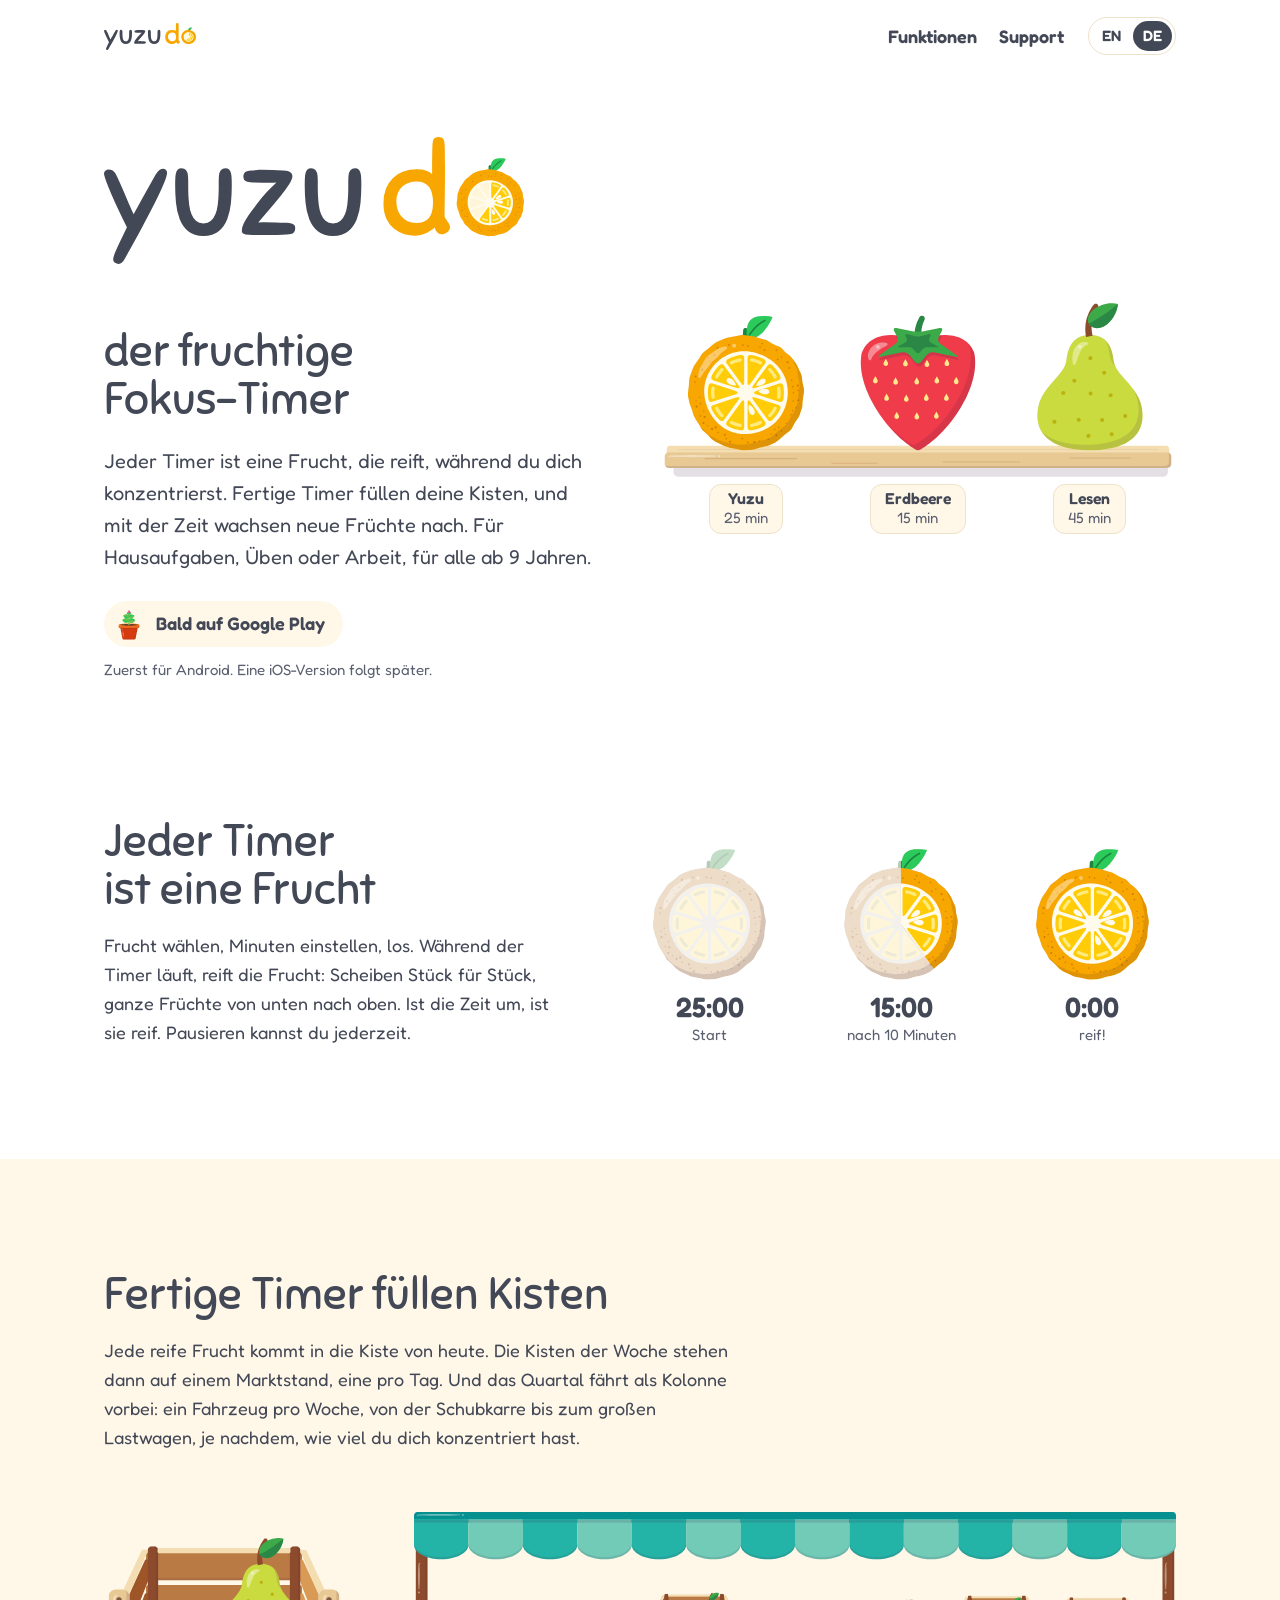
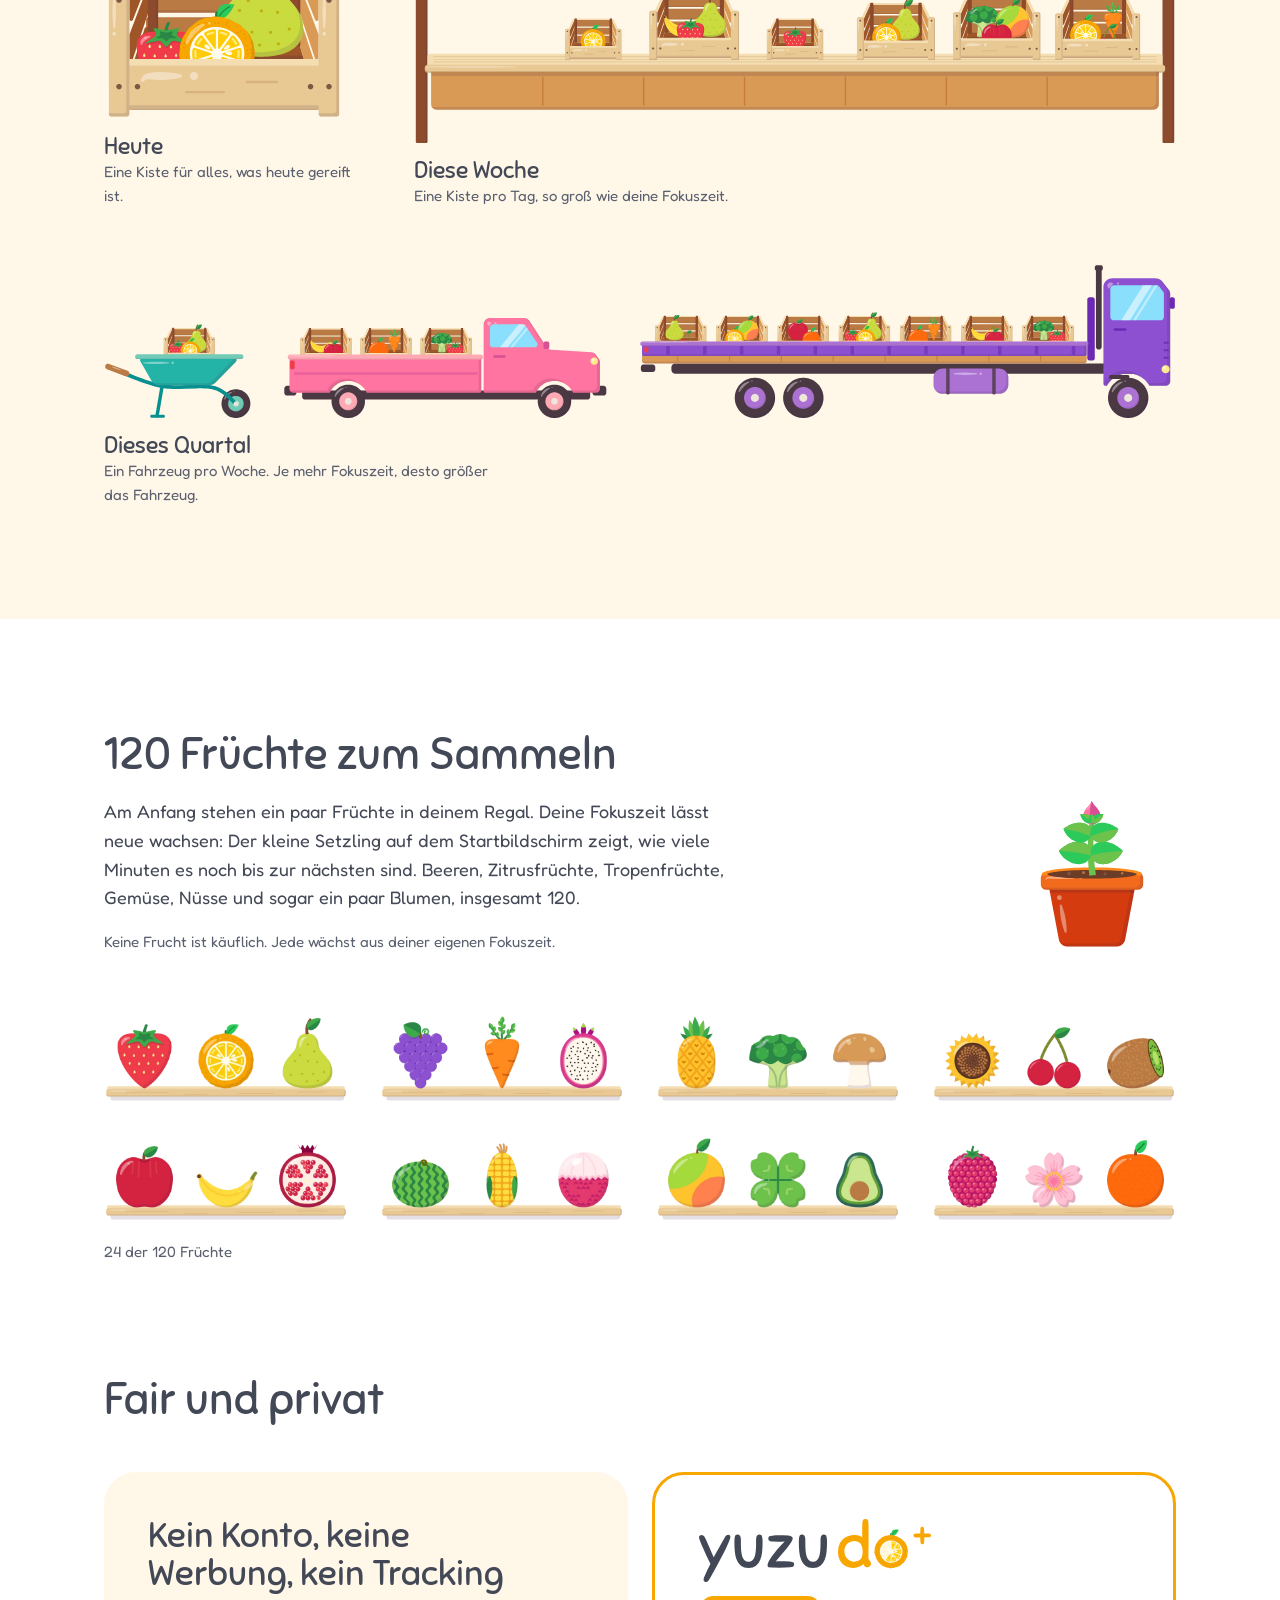
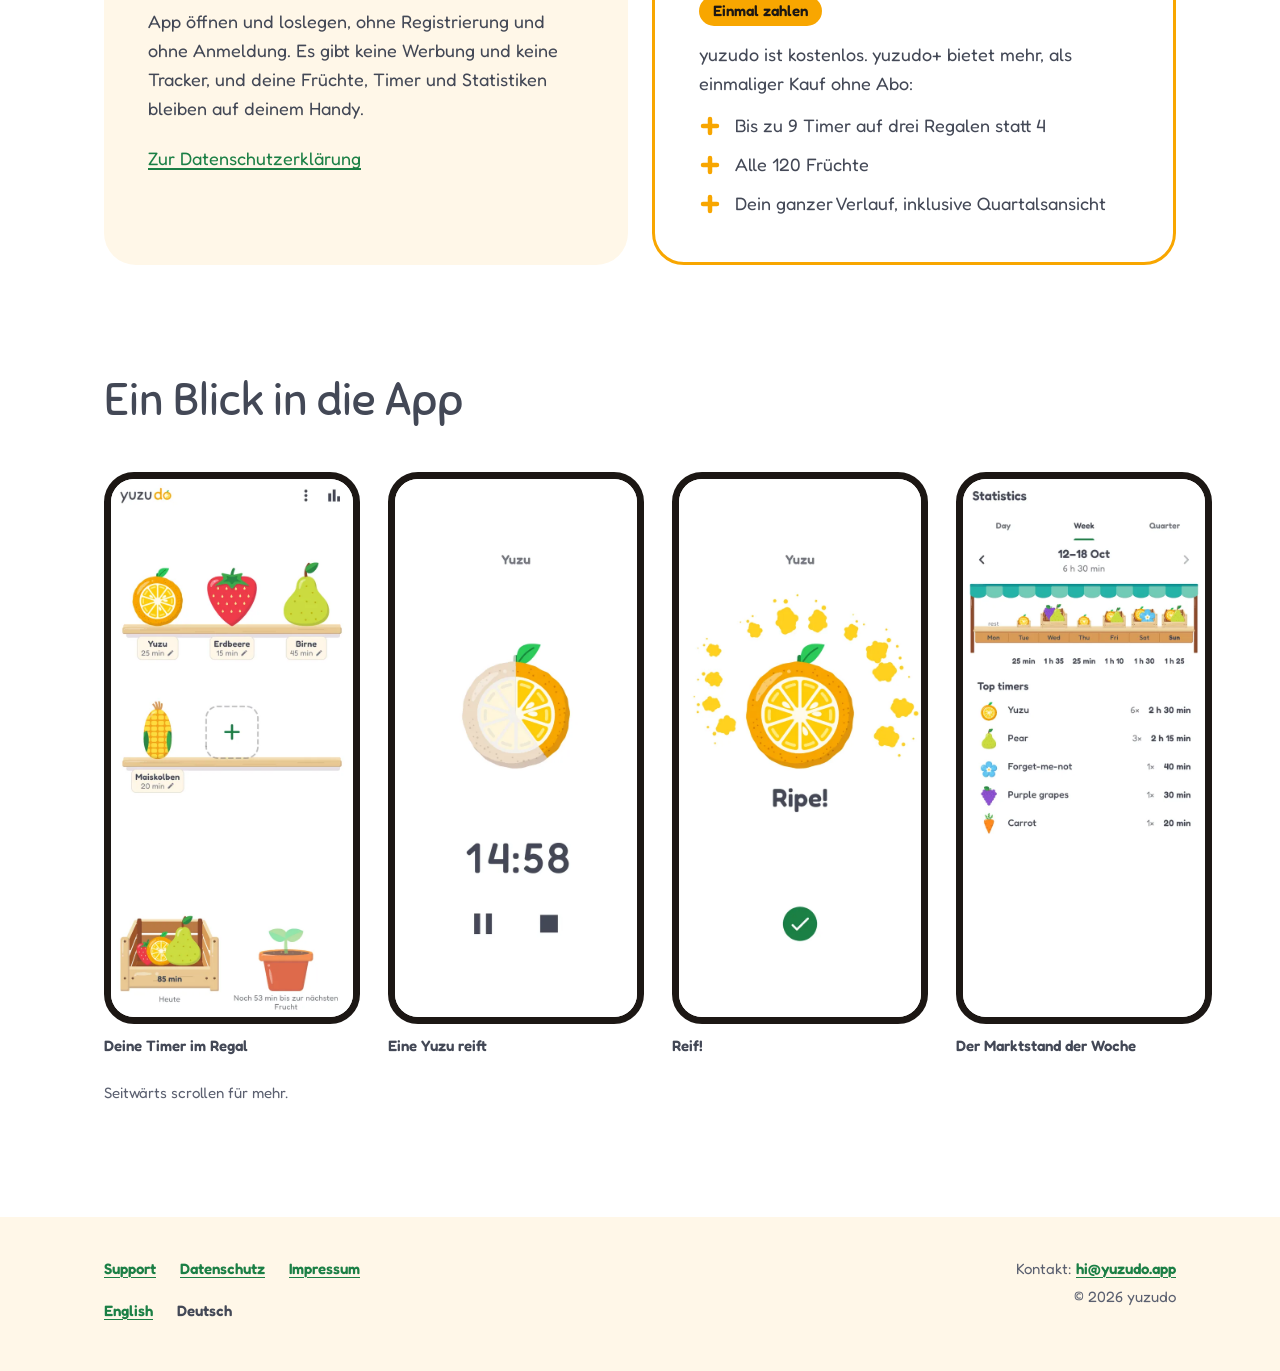
==== de/index.html @ 2c6a19ec "yuzudo.app website: home, support, privacy, imprint (EN/DE) Plain HTML/CSS for GitHub Pages at yuzud" ====
<!doctype html>
<html lang="de">
<head>
<meta charset="utf-8">
<meta name="viewport" content="width=device-width, initial-scale=1">
<title>yuzudo – der fruchtige Fokus-Timer</title>
<meta name="description" content="yuzudo ist der fruchtige Fokus-Timer für Android: Jeder Timer ist eine Frucht, die reift, während du dich konzentrierst. Kein Konto, keine Werbung, kein Tracking. Bald auf Google Play.">
<meta name="color-scheme" content="light dark">
<meta name="theme-color" content="#FFFFFF" media="(prefers-color-scheme: light)">
<meta name="theme-color" content="#1C1714" media="(prefers-color-scheme: dark)">
<link rel="canonical" href="https://yuzudo.app/de/">
<link rel="alternate" hreflang="en" href="https://yuzudo.app/">
<link rel="alternate" hreflang="de" href="https://yuzudo.app/de/">
<link rel="alternate" hreflang="x-default" href="https://yuzudo.app/">
<link rel="preload" href="/fonts/sniglet/sniglet-regular.woff2" as="font" type="font/woff2" crossorigin>
<link rel="preload" href="/fonts/fredoka/fredoka-latin-400-normal.woff2" as="font" type="font/woff2" crossorigin>
<link rel="stylesheet" href="/css/site.css">
<link rel="icon" href="/favicon.ico" sizes="48x48">
<link rel="icon" href="/favicon.svg" type="image/svg+xml">
<link rel="apple-touch-icon" href="/apple-touch-icon.png">
<link rel="manifest" href="/site.webmanifest">
<meta property="og:type" content="website">
<meta property="og:site_name" content="yuzudo">
<meta property="og:title" content="yuzudo – der fruchtige Fokus-Timer">
<meta property="og:description" content="yuzudo ist der fruchtige Fokus-Timer für Android: Jeder Timer ist eine Frucht, die reift, während du dich konzentrierst. Kein Konto, keine Werbung, kein Tracking. Bald auf Google Play.">
<meta property="og:url" content="https://yuzudo.app/de/">
<meta property="og:image" content="https://yuzudo.app/og.png">
<meta property="og:image:width" content="1200">
<meta property="og:image:height" content="630">
<meta property="og:image:alt" content="yuzudo-Schriftzug auf Blau: the fruity focus timer">
<meta property="og:locale" content="de_CH">
<meta property="og:locale:alternate" content="en_GB">
<meta name="twitter:card" content="summary_large_image">
</head>
<body>
<a class="skip-link" href="#main">Zum Inhalt springen</a>
<header class="site-header">
<div class="wrap">
<a class="brand" href="/de/"><picture><source media="(prefers-color-scheme: dark)" srcset="/img/brand/yuzudo-wordmark-b.svg"><img src="/img/brand/yuzudo-wordmark-a.svg" alt="yuzudo, Startseite" width="3264" height="985"></picture></a>
<nav class="nav-main" aria-label="Hauptmenü">
<ul>
<li><a href="/de/#funktionen">Funktionen</a></li>
<li><a href="/de/support/">Support</a></li>
</ul>
</nav>
<nav class="lang" aria-label="Sprache">
<a href="/" hreflang="en" lang="en"><span aria-hidden="true">EN</span><span class="vh">English</span></a>
<a href="/de/" hreflang="de" lang="de" aria-current="true"><span aria-hidden="true">DE</span><span class="vh">Deutsch</span></a>
</nav>
</div>
</header>
<main id="main" tabindex="-1">
<section class="hero" aria-labelledby="hero-title">
<div class="wrap">
<div class="hero-text">
<h1 id="hero-title"><picture><source media="(prefers-color-scheme: dark)" srcset="/img/brand/yuzudo-wordmark-b.svg"><img src="/img/brand/yuzudo-wordmark-a.svg" alt="yuzudo" width="3264" height="985"></picture><span class="tagline">der fruchtige Fokus-Timer</span></h1>
<p class="intro">Jeder Timer ist eine Frucht, die reift, während du dich konzentrierst. Fertige Timer füllen deine Kisten, und mit der Zeit wachsen neue Früchte nach. Für Hausaufgaben, Üben oder Arbeit, für alle ab 9 Jahren.</p>
<p class="soon"><img src="/img/art/sprout.svg" alt="" width="512" height="512">Bald auf Google Play</p>
<p class="soon-note">Zuerst für Android. Eine iOS-Version folgt später.</p>
</div>
<figure class="shelf" role="img" aria-label="Drei Timer auf einem Holzregal, die gerade reifen: eine Yuzu (25 min), eine Erdbeere (15 min) und eine Birne mit dem Namen Lesen (45 min).">
<div class="shelf-fruits"><div class="fruit fruit--radial" style="--delay:0.5s"><img class="unripe" src="/img/fruits/yz_unripe.svg" alt="" width="512" height="512"><img class="ripe" src="/img/fruits/yz.svg" alt="" width="512" height="512"></div><div class="fruit fruit--fill" style="--delay:0.2s"><img class="unripe" src="/img/fruits/sb_unripe.svg" alt="" width="512" height="512"><img class="ripe" src="/img/fruits/sb.svg" alt="" width="512" height="512"></div><div class="fruit fruit--fill" style="--delay:0.8s"><img class="unripe" src="/img/fruits/pe_unripe.svg" alt="" width="512" height="512"><img class="ripe" src="/img/fruits/pe.svg" alt="" width="512" height="512"></div></div>
<img class="shelf-plank" src="/img/art/shelf.svg" alt="" width="1536" height="98">
<div class="shelf-labels" aria-hidden="true"><span class="chip"><b>Yuzu</b><span>25 min</span></span><span class="chip"><b>Erdbeere</b><span>15 min</span></span><span class="chip"><b>Lesen</b><span>45 min</span></span></div>
</figure>
</div>
</section>

<div id="funktionen">
<section class="feature" aria-labelledby="f-ripen">
<div class="wrap split">
<div class="feature-text">
<h2 id="f-ripen">Jeder Timer ist eine Frucht</h2>
<p>Frucht wählen, Minuten einstellen, los. Während der Timer läuft, reift die Frucht: Scheiben Stück für Stück, ganze Früchte von unten nach oben. Ist die Zeit um, ist sie reif. Pausieren kannst du jederzeit.</p>
</div>
<ol class="ripen-steps" aria-label="Ein 25-Minuten-Timer mit Yuzu, vom Start bis reif"><li><img src="/img/fruits/yz_unripe.svg" alt="Unreife Yuzu zu Beginn des Timers" width="512" height="512" loading="lazy"><span class="t">25:00</span><span class="s">Start</span></li><li><img src="/img/fruits/yz_40.svg" alt="Yuzu, vier von zehn Schnitzen sind reif" width="512" height="512" loading="lazy"><span class="t">15:00</span><span class="s">nach 10 Minuten</span></li><li><img src="/img/fruits/yz.svg" alt="Reife Yuzu" width="512" height="512" loading="lazy"><span class="t">0:00</span><span class="s">reif!</span></li></ol>
</div>
</section>

<section class="feature band" aria-labelledby="f-crates">
<div class="wrap">
<div class="feature-text">
<h2 id="f-crates">Fertige Timer füllen Kisten</h2>
<p>Jede reife Frucht kommt in die Kiste von heute. Die Kisten der Woche stehen dann auf einem Marktstand, eine pro Tag. Und das Quartal fährt als Kolonne vorbei: ein Fahrzeug pro Woche, von der Schubkarre bis zum großen Lastwagen, je nachdem, wie viel du dich konzentriert hast.</p>
</div>
<div class="market">
<figure class="market-day"><img src="/img/art/crate-today.svg" alt="Eine Holzkiste mit einer Erdbeere, einer Yuzu und einer Birne." width="208" height="184" loading="lazy"><figcaption><b>Heute</b>Eine Kiste für alles, was heute gereift ist.</figcaption></figure>
<figure class="market-week"><img src="/img/art/stall-week.svg" alt="Ein Marktstand mit Obstkisten für sechs Tage der Woche. Größere Kisten stehen für mehr Fokuszeit, ein Tag hat keine Kiste." width="1692" height="513" loading="lazy"><figcaption><b>Diese Woche</b>Eine Kiste pro Tag, so groß wie deine Fokuszeit.</figcaption></figure>
<figure class="market-quarter"><picture><source media="(max-width: 40rem)" srcset="/img/art/convoy-stacked.svg" width="1864" height="1017"><img src="/img/art/convoy.svg" alt="Eine Schubkarre mit einer Kiste, ein rosa Pick-up mit drei Kisten und ein violetter Lastwagen mit sieben Kisten, alle voller Obst." width="3722" height="536" loading="lazy"></picture><figcaption><b>Dieses Quartal</b>Ein Fahrzeug pro Woche. Je mehr Fokuszeit, desto größer das Fahrzeug.</figcaption></figure>
</div>
</div>
</section>

<section class="feature" aria-labelledby="f-collect">
<div class="wrap">
<div class="collect-head">
<div class="feature-text">
<h2 id="f-collect">120 Früchte zum Sammeln</h2>
<p>Am Anfang stehen ein paar Früchte in deinem Regal. Deine Fokuszeit lässt neue wachsen: Der kleine Setzling auf dem Startbildschirm zeigt, wie viele Minuten es noch bis zur nächsten sind. Beeren, Zitrusfrüchte, Tropenfrüchte, Gemüse, Nüsse und sogar ein paar Blumen, insgesamt 120.</p>
<p class="aside">Keine Frucht ist käuflich. Jede wächst aus deiner eigenen Fokuszeit.</p>
</div>
<img class="sprout" src="/img/art/sprout.svg" alt="" width="512" height="512" loading="lazy">
</div>
<figure class="collection">
<ul class="shelves">
<li class="mini-shelf"><ul><li><img src="/img/fruits/grid/sb.webp" alt="Erdbeere" width="240" height="240" loading="lazy"></li><li><img src="/img/fruits/grid/yz.webp" alt="Yuzu" width="240" height="240" loading="lazy"></li><li><img src="/img/fruits/grid/pe.webp" alt="Birne" width="240" height="240" loading="lazy"></li></ul><img src="/img/art/shelf.svg" alt="" width="1536" height="98" loading="lazy"></li>
<li class="mini-shelf"><ul><li><img src="/img/fruits/grid/gp.webp" alt="Blaue Trauben" width="240" height="240" loading="lazy"></li><li><img src="/img/fruits/grid/ca.webp" alt="Karotte" width="240" height="240" loading="lazy"></li><li><img src="/img/fruits/grid/df.webp" alt="Drachenfrucht" width="240" height="240" loading="lazy"></li></ul><img src="/img/art/shelf.svg" alt="" width="1536" height="98" loading="lazy"></li>
<li class="mini-shelf"><ul><li><img src="/img/fruits/grid/pa.webp" alt="Ananas" width="240" height="240" loading="lazy"></li><li><img src="/img/fruits/grid/br.webp" alt="Brokkoli" width="240" height="240" loading="lazy"></li><li><img src="/img/fruits/grid/mu.webp" alt="Champignon" width="240" height="240" loading="lazy"></li></ul><img src="/img/art/shelf.svg" alt="" width="1536" height="98" loading="lazy"></li>
<li class="mini-shelf"><ul><li><img src="/img/fruits/grid/su.webp" alt="Sonnenblume" width="240" height="240" loading="lazy"></li><li><img src="/img/fruits/grid/ch.webp" alt="Kirschen" width="240" height="240" loading="lazy"></li><li><img src="/img/fruits/grid/kw.webp" alt="Kiwi" width="240" height="240" loading="lazy"></li></ul><img src="/img/art/shelf.svg" alt="" width="1536" height="98" loading="lazy"></li>
<li class="mini-shelf"><ul><li><img src="/img/fruits/grid/ra.webp" alt="Roter Apfel" width="240" height="240" loading="lazy"></li><li><img src="/img/fruits/grid/ba.webp" alt="Banane" width="240" height="240" loading="lazy"></li><li><img src="/img/fruits/grid/pg.webp" alt="Granatapfel" width="240" height="240" loading="lazy"></li></ul><img src="/img/art/shelf.svg" alt="" width="1536" height="98" loading="lazy"></li>
<li class="mini-shelf"><ul><li><img src="/img/fruits/grid/wm.webp" alt="Wassermelone" width="240" height="240" loading="lazy"></li><li><img src="/img/fruits/grid/cn.webp" alt="Maiskolben" width="240" height="240" loading="lazy"></li><li><img src="/img/fruits/grid/ly.webp" alt="Litschi" width="240" height="240" loading="lazy"></li></ul><img src="/img/art/shelf.svg" alt="" width="1536" height="98" loading="lazy"></li>
<li class="mini-shelf"><ul><li><img src="/img/fruits/grid/mg.webp" alt="Mango" width="240" height="240" loading="lazy"></li><li><img src="/img/fruits/grid/cv.webp" alt="Vierblättriges Kleeblatt" width="240" height="240" loading="lazy"></li><li><img src="/img/fruits/grid/av.webp" alt="Avocado" width="240" height="240" loading="lazy"></li></ul><img src="/img/art/shelf.svg" alt="" width="1536" height="98" loading="lazy"></li>
<li class="mini-shelf"><ul><li><img src="/img/fruits/grid/rb.webp" alt="Himbeere" width="240" height="240" loading="lazy"></li><li><img src="/img/fruits/grid/sk.webp" alt="Kirschblüte" width="240" height="240" loading="lazy"></li><li><img src="/img/fruits/grid/or.webp" alt="Orange" width="240" height="240" loading="lazy"></li></ul><img src="/img/art/shelf.svg" alt="" width="1536" height="98" loading="lazy"></li>
</ul>
<figcaption>24 der 120 Früchte</figcaption>
</figure>
</div>
</section>

<section class="feature" aria-labelledby="f-fair">
<div class="wrap">
<h2 id="f-fair">Fair und privat</h2>
<div class="cards">
<article class="card" aria-labelledby="f-private">
<h3 id="f-private">Kein Konto, keine Werbung, kein Tracking</h3>
<p>App öffnen und loslegen, ohne Registrierung und ohne Anmeldung. Es gibt keine Werbung und keine Tracker, und deine Früchte, Timer und Statistiken bleiben auf deinem Handy.</p>
<p class="more"><a href="/de/datenschutz/">Zur Datenschutzerklärung</a></p>
</article>
<article class="card card--plus" aria-labelledby="f-plus">
<h3 id="f-plus"><picture><source media="(prefers-color-scheme: dark)" srcset="/img/brand/yuzudo-plus-wordmark-b.svg"><img src="/img/brand/yuzudo-plus-wordmark-a.svg" alt="yuzudo+" width="3625" height="985" loading="lazy"></picture></h3>
<p class="pill-gold">Einmal zahlen</p>
<p>yuzudo ist kostenlos. yuzudo+ bietet mehr, als einmaliger Kauf ohne Abo:</p>
<ul class="plus-list"><li>Bis zu 9 Timer auf drei Regalen statt 4</li><li>Alle 120 Früchte</li><li>Dein ganzer Verlauf, inklusive Quartalsansicht</li></ul>
</article>
</div>
</div>
</section>
</div>

<section class="shots-section" aria-labelledby="shots-title">
<div class="wrap">
<h2 id="shots-title">Ein Blick in die App</h2>
<ul class="shots" aria-label="Bildschirmfotos" tabindex="0">
<li><figure><img src="/img/screens/home_de.webp" alt="Startbildschirm von yuzudo auf Deutsch: Yuzu, Erdbeere und Birne stehen mit ihren Minuten auf einem Holzregal, darunter ein Maiskolben neben einem freien Platz mit Plus. Unten die Kiste von heute mit 85 min und ein Blumentopf: noch 53 min bis zur nächsten Frucht." width="600" height="1334" loading="lazy"><figcaption>Deine Timer im Regal</figcaption></figure></li>
<li><figure><img src="/img/screens/run_40.webp" alt="Ein laufender Timer: eine große halbe Yuzu, vier von zehn Schnitzen sind reif, noch 14:58, mit Knöpfen für Pause und Stopp." width="600" height="1334" loading="lazy"><figcaption>Eine Yuzu reift</figcaption></figure></li>
<li><figure><img src="/img/screens/run_ripe.webp" alt="Der fertige Timer: eine ganz reife Yuzu mit Saftspritzern rundherum, dem Wort Ripe! und einem grünen Häkchen-Knopf." width="600" height="1334" loading="lazy"><figcaption>Reif!</figcaption></figure></li>
<li><figure><img src="/img/screens/stats_week.webp" alt="Statistik, Ansicht Woche für den 12. bis 18. Oktober: ein Marktstand mit einer Kiste pro Tag, so groß wie die Fokuszeit, Montag als Ruhetag, insgesamt 6 h 30 min, darunter die meistgenutzten Timer." width="600" height="1334" loading="lazy"><figcaption>Der Marktstand der Woche</figcaption></figure></li>
<li><figure><img src="/img/screens/stats_quarter.webp" alt="Statistik, Ansicht Quartal: ein Fahrzeug pro Woche, meist Lastenräder, dazu ein rosa Pick-up und eine Schubkarre, alle mit Obstkisten und der Fokuszeit der jeweiligen Woche." width="600" height="1334" loading="lazy"><figcaption>Das Quartal, ein Fahrzeug pro Woche</figcaption></figure></li>
<li><figure><img src="/img/screens/home_plus_dark.webp" alt="Startbildschirm im dunklen Design mit yuzudo+: neun Timer auf drei Regalen, darunter Trauben, eine Karotte mit laufendem Timer bei 14:30, eine Drachenfrucht, eine Kaki, ein Vergissmeinnicht und eine Studentenblume." width="600" height="1334" loading="lazy"><figcaption>yuzudo+ im dunklen Design</figcaption></figure></li>
</ul>
<p class="shots-hint">Seitwärts scrollen für mehr.</p>
</div>
</section>
</main>
<footer class="site-footer">
<div class="wrap">
<nav aria-label="Fußzeile">
<ul>
<li><a href="/de/support/">Support</a></li>
<li><a href="/de/datenschutz/">Datenschutz</a></li>
<li><a href="/de/impressum/">Impressum</a></li>
</ul>
</nav>
<ul class="foot-lang" aria-label="Sprache">
<li><a href="/" hreflang="en" lang="en">English</a></li>
<li><a href="/de/" hreflang="de" lang="de" aria-current="true">Deutsch</a></li>
</ul>
<div class="foot-meta">
<p>Kontakt: <a href="mailto:hi@yuzudo.app">hi@yuzudo.app</a></p>
<p>© 2026 yuzudo</p>
</div>
</div>
</footer>
</body>
</html>
---- css/site.css ----
/* yuzudo.app — one stylesheet, no build step.
   Fonts: Sniglet (headings) and Fredoka (text), both SIL OFL, self-hosted in /fonts/. */

@font-face {
  font-family: "Sniglet";
  src: url("/fonts/sniglet/sniglet-regular.woff2") format("woff2");
  font-weight: 400;
  font-style: normal;
  font-display: swap;
}
@font-face {
  font-family: "Fredoka";
  src: url("/fonts/fredoka/fredoka-latin-400-normal.woff2") format("woff2");
  font-weight: 400;
  font-style: normal;
  font-display: swap;
  unicode-range: U+0000-00FF, U+0131, U+0152-0153, U+02BB-02BC, U+02C6, U+02DA, U+02DC, U+0304, U+0308, U+0329, U+2000-206F, U+20AC, U+2122, U+2191, U+2193, U+2212, U+2215, U+FEFF, U+FFFD;
}
@font-face {
  font-family: "Fredoka";
  src: url("/fonts/fredoka/fredoka-latin-ext-400-normal.woff2") format("woff2");
  font-weight: 400;
  font-style: normal;
  font-display: swap;
  unicode-range: U+0100-02BA, U+02BD-02C5, U+02C7-02CC, U+02CE-02D7, U+02DD-02FF, U+0304, U+0308, U+0329, U+1D00-1DBF, U+1E00-1E9F, U+1EF2-1EFF, U+2020, U+20A0-20AB, U+20AD-20C0, U+2113, U+2C60-2C7F, U+A720-A7FF;
}
@font-face {
  font-family: "Fredoka";
  src: url("/fonts/fredoka/fredoka-latin-600-normal.woff2") format("woff2");
  font-weight: 600;
  font-style: normal;
  font-display: swap;
  unicode-range: U+0000-00FF, U+0131, U+0152-0153, U+02BB-02BC, U+02C6, U+02DA, U+02DC, U+0304, U+0308, U+0329, U+2000-206F, U+20AC, U+2122, U+2191, U+2193, U+2212, U+2215, U+FEFF, U+FFFD;
}
@font-face {
  font-family: "Fredoka";
  src: url("/fonts/fredoka/fredoka-latin-ext-600-normal.woff2") format("woff2");
  font-weight: 600;
  font-style: normal;
  font-display: swap;
  unicode-range: U+0100-02BA, U+02BD-02C5, U+02C7-02CC, U+02CE-02D7, U+02DD-02FF, U+0304, U+0308, U+0329, U+1D00-1DBF, U+1E00-1E9F, U+1EF2-1EFF, U+2020, U+20A0-20AB, U+20AD-20C0, U+2113, U+2C60-2C7F, U+A720-A7FF;
}

/* ---------- tokens ---------- */
:root {
  color-scheme: light dark;

  /* brand */
  --white: #FFFFFF;
  --slate: #434856;
  --green: #1B7F45;          /* garden green: buttons and links on light grounds */
  --green-light: #53C683;    /* same hue (145°), lighter: links and buttons on soil */
  --gold: #F8A600;           /* yuzu gold: yuzudo+ only, as a fill with dark text */
  --paper: #FFF7E8;
  --soil: #1C1714;

  /* roles (light) */
  --bg: var(--white);
  --text: var(--slate);
  --muted: #5B6070;
  --link: var(--green);
  --btn: var(--green);
  --on-btn: var(--white);
  --surface: var(--paper);
  --line: #EFE2CA;
  --chip: var(--paper);
  --bezel: var(--soil);
  --on-gold: var(--soil);

  /* type */
  --font-display: "Sniglet", "Fredoka", ui-rounded, "Arial Rounded MT Bold", system-ui, sans-serif;
  --font-body: "Fredoka", ui-rounded, "Arial Rounded MT", system-ui, -apple-system, "Segoe UI", sans-serif;
  --step--1: 0.9375rem;                                   /* 15 */
  --step-0: 1.125rem;                                     /* 18 */
  --step-1: 1.40625rem;                                   /* 22.5 */
  --step-2: clamp(1.5rem, 1.15rem + 1.5vw, 2.2rem);       /* 24 → 35 */
  --step-3: clamp(1.75rem, 1.25rem + 2.2vw, 2.75rem);     /* 28 → 44 */
  --step-4: clamp(2.1rem, 1.4rem + 3vw, 3.4rem);          /* 34 → 54 */

  /* space */
  --gutter: clamp(16px, 4vw, 40px);
  --section: clamp(56px, 9vw, 112px);
  --wrap: 72rem;
  --measure: 36em;
}

@media (prefers-color-scheme: dark) {
  :root {
    --bg: var(--soil);
    --text: var(--paper);
    --muted: #CFC4B4;
    --link: var(--green-light);
    --btn: var(--green-light);
    --on-btn: var(--soil);
    --surface: #2A221E;
    --line: #3D332D;
    --chip: #2A221E;
    --bezel: #3D332D;
  }
}

/* ---------- base ---------- */
*, *::before, *::after { box-sizing: border-box; }

html {
  -webkit-text-size-adjust: 100%;
  text-size-adjust: 100%;
}

body {
  display: flex;
  flex-direction: column;
  min-height: 100vh;
  min-height: 100svh;
  margin: 0;
  background: var(--bg);
  color: var(--text);
  font-family: var(--font-body);
  font-size: var(--step-0);
  font-weight: 400;
  line-height: 1.6;
  font-synthesis: none;
  overflow-wrap: break-word;
  text-rendering: optimizeLegibility;
}

:lang(de) p, :lang(de) li, :lang(de) figcaption { hyphens: auto; -webkit-hyphens: auto; }

img, svg, picture { display: block; max-width: 100%; height: auto; }

h1, h2, h3 { margin: 0; color: var(--text); text-wrap: balance; }
h1, h2 { font-family: var(--font-display); font-weight: 400; line-height: 1.08; letter-spacing: 0; }
h3 { font-family: var(--font-body); font-weight: 600; font-size: var(--step-1); line-height: 1.25; }
p, ul, ol, dl { margin: 0; }
p + p { margin-top: 0.9em; }
b, strong { font-weight: 600; }

a { color: var(--link); text-decoration-thickness: 0.09em; text-underline-offset: 0.18em; }
a:hover { text-decoration-thickness: 0.16em; }

:focus-visible {
  outline: 3px solid var(--link);
  outline-offset: 3px;
  border-radius: 6px;
}

.vh {
  position: absolute !important;
  width: 1px; height: 1px;
  margin: -1px; padding: 0; border: 0;
  overflow: hidden; clip: rect(0 0 0 0); clip-path: inset(50%);
  white-space: nowrap;
}

.skip-link {
  position: absolute;
  left: var(--gutter);
  top: -200px;
  z-index: 10;
  padding: 0.6em 1.1em;
  border-radius: 999px;
  background: var(--btn);
  color: var(--on-btn);
  font-weight: 600;
  text-decoration: none;
}
.skip-link:focus { top: 12px; }

main { flex: 1 0 auto; }
main:focus { outline: none; }

.wrap {
  width: 100%;
  max-width: var(--wrap);
  margin-inline: auto;
  padding-inline: var(--gutter);
}

/* ---------- header ---------- */
.site-header .wrap {
  display: grid;
  grid-template-columns: auto 1fr auto;
  grid-template-areas: "brand nav lang";
  align-items: center;
  column-gap: 24px;
  row-gap: 4px;
  padding-block: 16px;
}
.brand { grid-area: brand; display: block; border-radius: 6px; }
.brand img { width: 92px; height: auto; }          /* 28 px em: above the 24 px minimum, 14 px clear space kept */
.nav-main { grid-area: nav; justify-self: end; }
.nav-main ul { display: flex; flex-wrap: wrap; gap: 4px 22px; list-style: none; padding: 0; }
.nav-main a {
  display: inline-block;
  padding-block: 6px;
  color: var(--text);
  font-weight: 600;
  text-decoration: none;
}
.nav-main a:hover { color: var(--link); text-decoration: underline; text-decoration-thickness: 0.12em; }
.lang {
  grid-area: lang;
  display: flex;
  gap: 2px;
  padding: 3px;
  border: 1.5px solid var(--line);
  border-radius: 999px;
}
.lang a {
  display: block;
  min-width: 2.6em;
  padding: 3px 10px;
  border-radius: 999px;
  color: var(--text);
  font-size: var(--step--1);
  font-weight: 600;
  line-height: 1.6;
  text-align: center;
  text-decoration: none;
}
.lang a:hover { color: var(--link); }
.lang a[aria-current="true"] { background: var(--text); color: var(--bg); }

@media (max-width: 30rem) {
  .site-header .wrap {
    grid-template-columns: auto 1fr;
    grid-template-areas: "brand lang" "nav nav";
  }
  .lang { justify-self: end; }
  .nav-main { justify-self: start; }
}

/* ---------- buttons, pills ---------- */
.btn {
  display: inline-flex;
  align-items: center;
  gap: 0.5em;
  padding: 0.65em 1.3em;
  border-radius: 999px;
  background: var(--btn);
  color: var(--on-btn);
  font-weight: 600;
  line-height: 1.3;
  text-decoration: none;
}
.btn:hover { text-decoration: underline; text-decoration-thickness: 0.1em; }

.soon {
  display: inline-flex;
  align-items: center;
  gap: 10px;
  margin-top: 28px;
  padding: 6px 18px 6px 8px;
  border-radius: 999px;
  background: var(--surface);
  font-weight: 600;
}
.soon img { width: 34px; height: 34px; }
.soon-note { margin-top: 10px; color: var(--muted); font-size: var(--step--1); }

/* ---------- hero ---------- */
.hero { padding-block: clamp(20px, 5vw, 64px) clamp(8px, 2vw, 24px); }
.hero .wrap { display: grid; gap: clamp(40px, 6vw, 64px); align-items: center; }
.hero h1 { --wm: clamp(232px, 36vw, 420px); }
.hero h1 picture, .hero h1 img { width: var(--wm); }
.tagline {
  display: block;
  margin-top: calc(var(--wm) * 0.1532);     /* the wordmark's 0.5 em clear space */
  font-size: var(--step-3);
  line-height: 1.1;
}
.intro { margin-top: 20px; max-width: 30em; font-size: clamp(1.125rem, 1.05rem + 0.3vw, 1.25rem); }

@media (min-width: 60rem) {
  .hero .wrap { grid-template-columns: minmax(0, 1fr) minmax(0, 1.05fr); }
}

/* ---------- shelf with three fruits (hero) ---------- */
.shelf { width: 100%; max-width: 36rem; margin: 0 auto; }
.shelf-fruits { position: relative; z-index: 1; display: grid; grid-template-columns: repeat(3, 1fr); }
.fruit { position: relative; aspect-ratio: 1 / 1; }
.fruit img { position: absolute; inset: 0; width: 100%; height: 100%; }
.fruit .unripe { display: none; }
.shelf-plank { width: 100%; margin-top: -2.409%; }  /* plank surface (14/98) meets the fruits' baseline (489/512) */
.shelf-labels { display: grid; grid-template-columns: repeat(3, 1fr); margin-top: 6px; text-align: center; }
.chip {
  justify-self: center;
  padding: 4px 14px 5px;
  border: 1px solid var(--line);
  border-radius: 12px;
  background: var(--chip);
  font-size: var(--step--1);
  line-height: 1.25;
}
.chip b { display: block; font-size: 1.05em; }
.chip span { color: var(--muted); }

/* the one orchestrated moment: the shelf ripens once on load */
@property --ripe-p { syntax: "<percentage>"; inherits: false; initial-value: 100%; }
@property --ripe-a { syntax: "<angle>"; inherits: false; initial-value: 360deg; }
@keyframes ripen-fill { from { --ripe-p: 4%; } to { --ripe-p: 93%; } }   /* body bottom (y 489) to leaf tips (y 40) on the 512 canvas */
@keyframes ripen-radial { from { --ripe-a: 0deg; } to { --ripe-a: 360deg; } }
@keyframes unripe-out { to { visibility: hidden; } }

@media (prefers-reduced-motion: no-preference) {
  @supports ((mask-image: linear-gradient(#000, #000)) or (-webkit-mask-image: linear-gradient(#000, #000))) {
    .shelf .fruit { --dur: 2.4s; }
    .shelf .fruit .unripe {
      display: block;
      animation: unripe-out 0.01s linear calc(var(--delay) + var(--dur)) forwards;
    }
    .shelf .fruit--fill .ripe {
      -webkit-mask-image: linear-gradient(to top, #000 var(--ripe-p), transparent var(--ripe-p));
      mask-image: linear-gradient(to top, #000 var(--ripe-p), transparent var(--ripe-p));
      animation: ripen-fill var(--dur) cubic-bezier(0.4, 0.1, 0.45, 1) var(--delay) backwards;
    }
    .shelf .fruit--radial .ripe {
      /* sweep centre of the yuzu half: (255.6, 317.5) on the 512 canvas */
      -webkit-mask-image: conic-gradient(from 0deg at 49.92% 62.01%, #000 var(--ripe-a), transparent var(--ripe-a));
      mask-image: conic-gradient(from 0deg at 49.92% 62.01%, #000 var(--ripe-a), transparent var(--ripe-a));
      animation: ripen-radial var(--dur) cubic-bezier(0.4, 0.1, 0.45, 1) var(--delay) backwards;
    }
  }
}

/* ---------- feature sections ---------- */
.feature { padding-block: var(--section); }
.feature:not(.band) + .feature:not(.band) { padding-top: 0; }
.band { background: var(--surface); }
.feature h2 { font-size: var(--step-3); max-width: 16em; }
.feature-text p { max-width: var(--measure); margin-top: 18px; }
.feature-text .aside { color: var(--muted); font-size: var(--step--1); }

.split { display: grid; gap: 40px; align-items: center; }
@media (min-width: 56rem) {
  .split { grid-template-columns: minmax(0, 5fr) minmax(0, 6fr); gap: 64px; }
}

/* ripening steps */
.ripen-steps {
  display: grid;
  grid-template-columns: repeat(3, minmax(0, 1fr));
  gap: clamp(8px, 2vw, 24px);
  padding: 0;
  list-style: none;
  text-align: center;
}
.ripen-steps img { width: 100%; max-width: 200px; margin-inline: auto; }
.ripen-steps .t {
  display: block;
  margin-top: 4px;
  font-size: clamp(1.25rem, 1rem + 1.2vw, 1.75rem);
  font-weight: 600;
  font-variant-numeric: tabular-nums;
  line-height: 1.2;
}
.ripen-steps .s { display: block; color: var(--muted); font-size: var(--step--1); line-height: 1.35; }

/* market: crate, stall, convoy */
.market {
  display: grid;
  gap: 40px;
  margin-top: clamp(32px, 5vw, 56px);
  align-items: end;
}
.market figure { margin: 0; }
.market-day img { width: min(100%, 240px); }
.market figcaption { margin-top: 14px; max-width: 26em; font-size: var(--step--1); color: var(--muted); }
.market figcaption b { display: block; color: var(--text); font-family: var(--font-display); font-weight: 400; font-size: var(--step-1); line-height: 1.2; }
@media (min-width: 56rem) {
  .market { grid-template-columns: minmax(0, 1fr) minmax(0, 3fr); column-gap: 56px; row-gap: 56px; }
  .market-quarter { grid-column: 1 / -1; }
}

/* collection: shelves of three */
.collect-head { display: grid; gap: 24px; align-items: end; }
.collect-head .sprout { display: none; }
@media (min-width: 48rem) {
  .collect-head { grid-template-columns: minmax(0, 1fr) auto; }
  .collect-head .sprout { display: block; width: 168px; margin-right: 4%; }
}
.collection { margin: clamp(32px, 5vw, 56px) 0 0; }
.shelves {
  display: grid;
  grid-template-columns: repeat(2, minmax(0, 1fr));
  gap: 28px clamp(14px, 3vw, 32px);
  padding: 0;
  list-style: none;
}
@media (min-width: 48rem) { .shelves { grid-template-columns: repeat(4, minmax(0, 1fr)); } }
.mini-shelf ul {
  position: relative;
  z-index: 1;
  display: grid;
  grid-template-columns: repeat(3, minmax(0, 1fr));
  padding: 0;
  list-style: none;
}
.mini-shelf ul img { width: 100%; aspect-ratio: 1 / 1; }
.mini-shelf > img { width: 100%; margin-top: -2.409%; }
.collection figcaption { margin-top: 20px; color: var(--muted); font-size: var(--step--1); }

/* fair deal: two cards */
.cards { display: grid; gap: 24px; margin-top: clamp(32px, 5vw, 48px); }
@media (min-width: 52rem) { .cards { grid-template-columns: 1fr 1fr; align-items: stretch; } }
.card {
  padding: clamp(24px, 4vw, 44px);
  border-radius: 32px;
  background: var(--surface);
}
.card h3 { font-family: var(--font-display); font-weight: 400; font-size: var(--step-2); line-height: 1.1; }
.card p { margin-top: 14px; max-width: 30em; }
.card .more { margin-top: 22px; }
.card--plus { background: var(--bg); border: 3px solid var(--gold); }
.card--plus h3 img { width: clamp(176px, 22vw, 232px); }
.pill-gold {
  display: inline-block;
  margin-top: 18px;
  padding: 3px 14px;
  border-radius: 999px;
  background: var(--gold);
  color: var(--on-gold);
  font-size: var(--step--1);
  font-weight: 600;
}
.plus-list { margin-top: 14px; padding: 0; list-style: none; }
.plus-list li { position: relative; padding-left: 36px; margin-top: 10px; }
.plus-list li::before {
  content: "";
  position: absolute;
  left: 0;
  top: 0.2em;
  width: 22px;
  height: 22px;
  /* the yuzudo+ "+": always yuzu gold #F8A600, rounded like Sniglet's plus */
  background: url("data:image/svg+xml,%3Csvg xmlns='http://www.w3.org/2000/svg' viewBox='0 0 22 22'%3E%3Cpath d='M11 4v14M4 11h14' stroke='%23F8A600' stroke-width='4.5' stroke-linecap='round' fill='none'/%3E%3C/svg%3E") center / contain no-repeat;
}

/* screenshots */
.shots-section { padding-block: 0 var(--section); }
.shots-section h2 { font-size: var(--step-3); }
.shots {
  display: grid;
  grid-auto-flow: column;
  grid-auto-columns: clamp(196px, 56vw, 256px);
  gap: clamp(16px, 2.5vw, 28px);
  margin: clamp(28px, 4vw, 44px) calc(-1 * var(--gutter)) 0;
  padding: 4px var(--gutter) 18px;
  overflow-x: auto;
  overscroll-behavior-x: contain;
  scroll-snap-type: x mandatory;
  scroll-padding-inline: var(--gutter);
  list-style: none;
}
.shots li { scroll-snap-align: start; }
.shots figure { margin: 0; }
.shots img {
  width: 100%;
  border: 7px solid var(--bezel);
  border-radius: 30px;
  background: var(--white);
}
.shots figcaption { margin-top: 12px; font-weight: 600; font-size: var(--step--1); line-height: 1.35; }
.shots-hint { margin-top: 6px; color: var(--muted); font-size: var(--step--1); }

/* ---------- inner pages ---------- */
.page { padding-block: clamp(28px, 6vw, 72px) var(--section); }
.prose { max-width: 40em; }
.prose h1 { font-size: var(--step-4); }
.prose .lede { margin-top: 18px; font-size: clamp(1.125rem, 1.05rem + 0.4vw, 1.3rem); }
.prose .updated { margin-top: 12px; color: var(--muted); font-size: var(--step--1); }
.prose h2 { margin-top: 2.2em; font-size: var(--step-2); }
.prose h3 { margin-top: 1.6em; }
.prose h2 + p, .prose h3 + p { margin-top: 0.5em; }
.prose h2 + h3 { margin-top: 0.9em; }
.prose .summary { margin-top: 28px; padding: 20px 24px; border-radius: 20px; background: var(--surface); }
.contact-line { margin-top: 28px; font-size: var(--step-1); }

.faq { margin-top: clamp(32px, 5vw, 48px); }
.faq section + section { margin-top: 2em; }
.faq h2 { margin: 0; font-family: var(--font-body); font-weight: 600; font-size: var(--step-1); line-height: 1.3; }
.faq h2 + p { margin-top: 0.45em; }

.contact-card {
  margin-top: clamp(40px, 6vw, 64px);
  padding: clamp(24px, 4vw, 36px);
  border-radius: 28px;
  background: var(--surface);
}
.contact-card h2 { margin-top: 0; font-size: var(--step-2); }
.contact-card p { margin-top: 10px; }
.contact-card .btn { margin-top: 18px; }

/* 404 */
.lost { text-align: center; }
.lost img { width: 168px; margin: 0 auto 8px; }
.lost h1, .lost h2 { font-size: var(--step-4); }
.lost p { margin-top: 12px; }
.lost .pair { display: grid; gap: 40px; margin-top: 8px; }
@media (min-width: 48rem) { .lost .pair { grid-template-columns: 1fr 1fr; } }
.lost .btn { margin-top: 20px; }

/* ---------- footer ---------- */
.site-footer {
  padding-block: 40px 48px;
  background: var(--surface);
  font-size: var(--step--1);
}
.site-footer .wrap { display: grid; gap: 18px 48px; }
.site-footer ul { display: flex; flex-wrap: wrap; gap: 6px 24px; padding: 0; list-style: none; }
.site-footer a { font-weight: 600; }
.foot-lang a[aria-current="true"] { color: var(--text); text-decoration: none; }
.foot-meta { color: var(--muted); }
.foot-meta p + p { margin-top: 4px; }
.foot-meta a { color: var(--link); }
@media (min-width: 48rem) {
  .site-footer .wrap { grid-template-columns: 1fr auto; align-items: start; }
  .foot-meta { text-align: right; grid-row: 1 / span 2; grid-column: 2; }
}

@media (prefers-reduced-motion: no-preference) {
  html { scroll-behavior: smooth; }
}
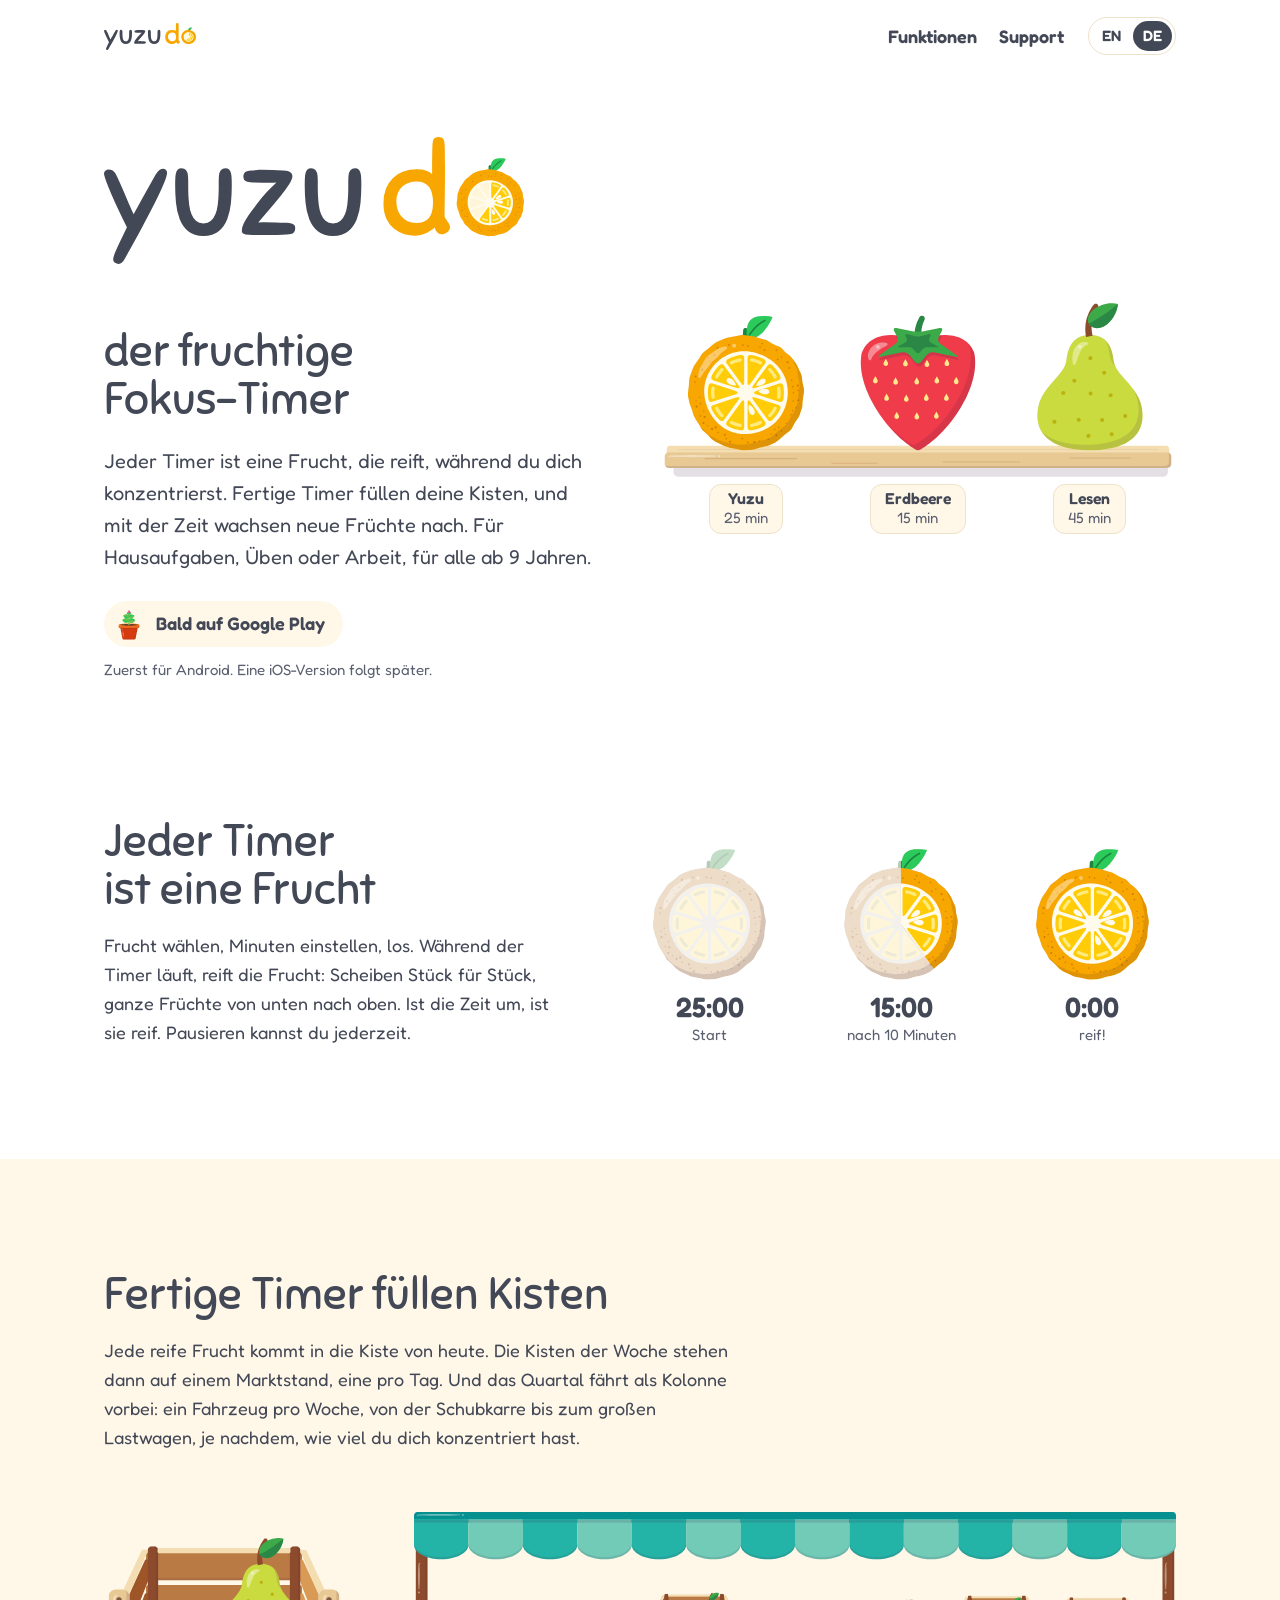
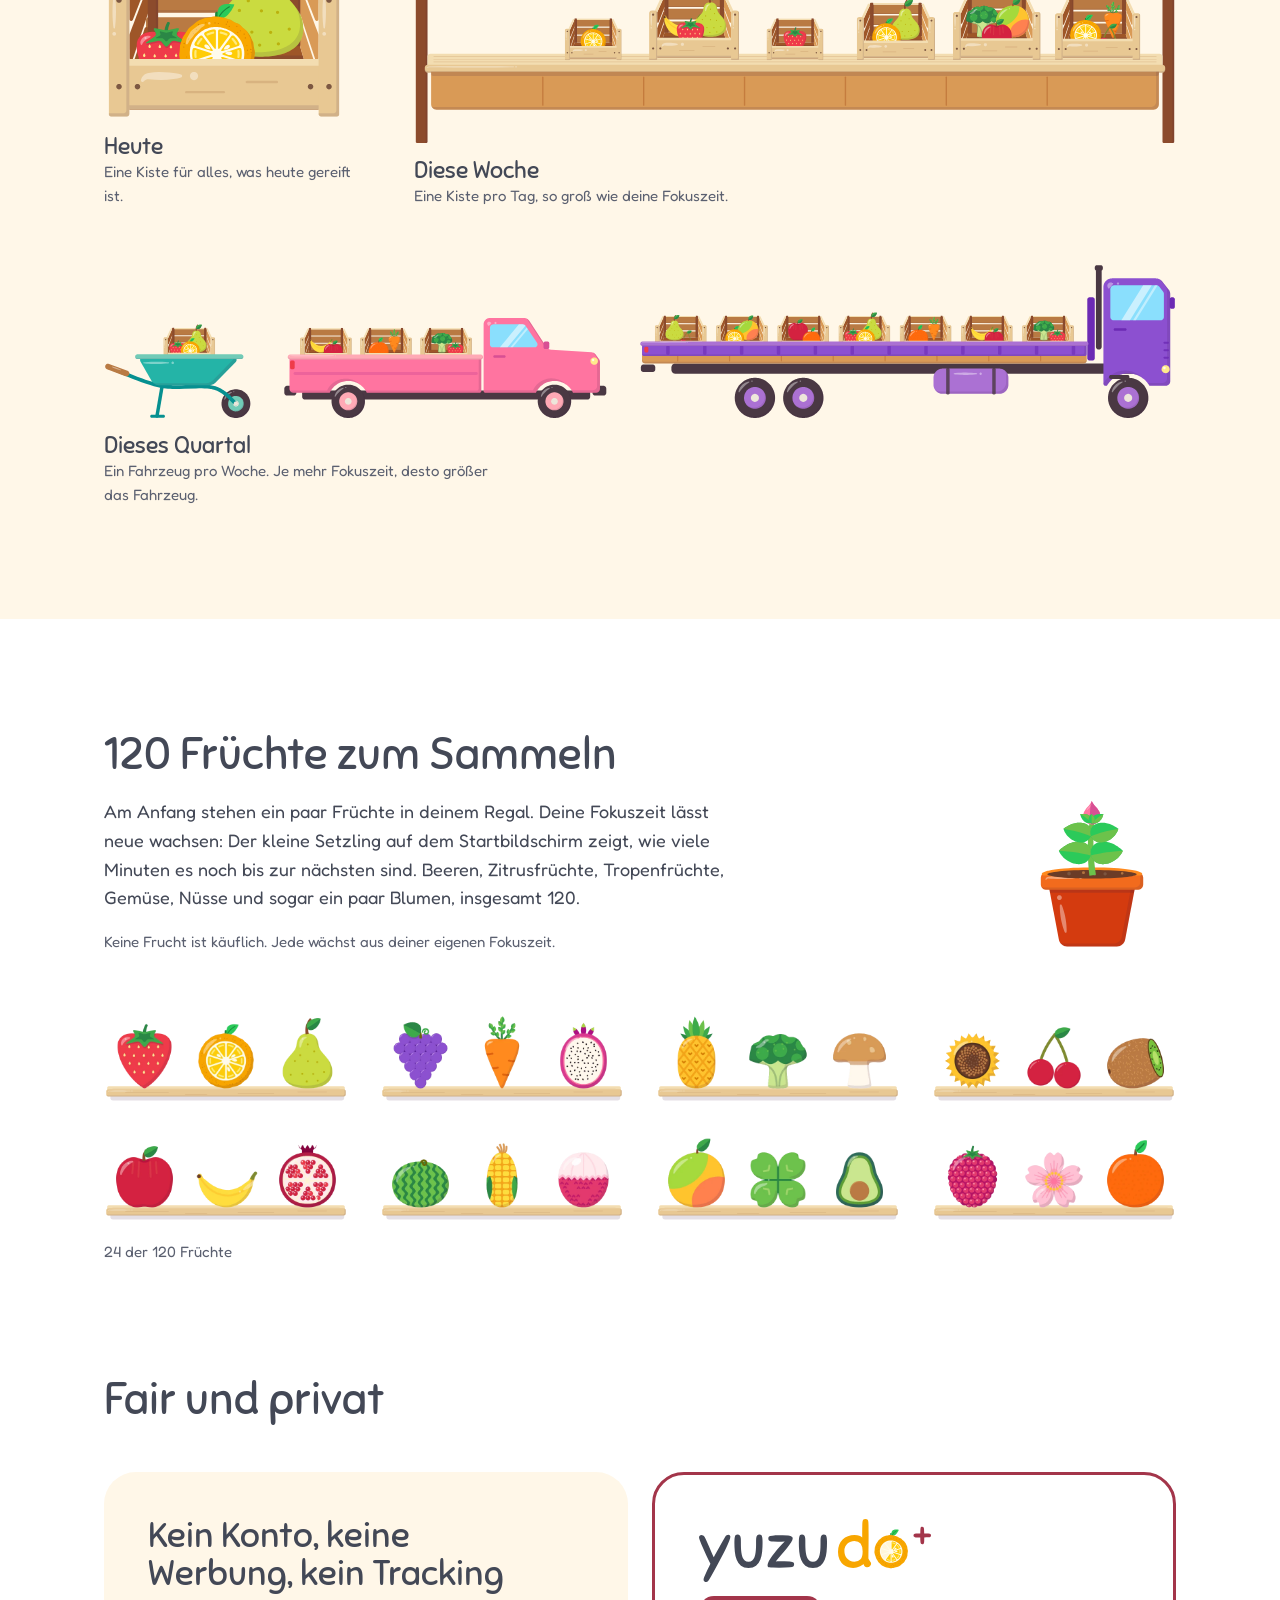
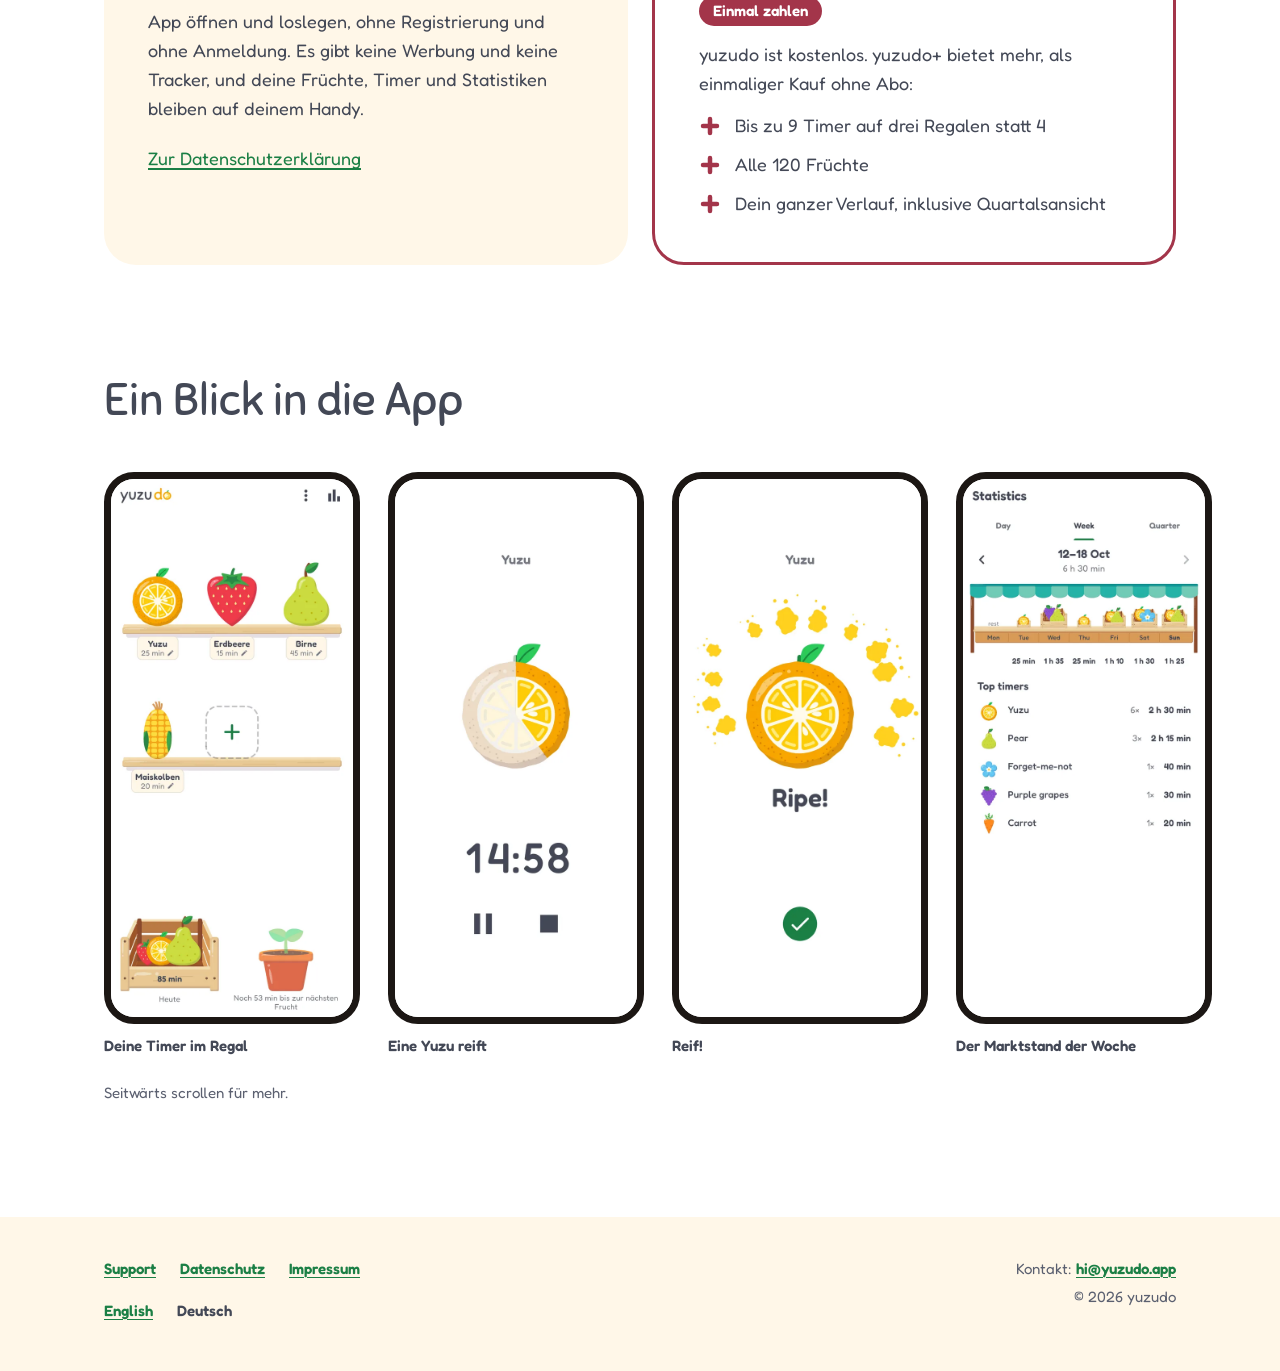
==== commit 830bee11: "yuzudo+ in cranberry; German in standard spelling with ß - yuzudo+ card, badge and "+" marks use cra" ====
--- a/de/index.html
+++ b/de/index.html
@@ -128,7 +128,7 @@
 </article>
 <article class="card card--plus" aria-labelledby="f-plus">
 <h3 id="f-plus"><picture><source media="(prefers-color-scheme: dark)" srcset="/img/brand/yuzudo-plus-wordmark-b.svg"><img src="/img/brand/yuzudo-plus-wordmark-a.svg" alt="yuzudo+" width="3625" height="985" loading="lazy"></picture></h3>
-<p class="pill-gold">Einmal zahlen</p>
+<p class="pill-plus">Einmal zahlen</p>
 <p>yuzudo ist kostenlos. yuzudo+ bietet mehr, als einmaliger Kauf ohne Abo:</p>
 <ul class="plus-list"><li>Bis zu 9 Timer auf drei Regalen statt 4</li><li>Alle 120 Früchte</li><li>Dein ganzer Verlauf, inklusive Quartalsansicht</li></ul>
 </article>
--- a/css/site.css
+++ b/css/site.css
@@ -50,7 +50,9 @@
   --slate: #434856;
   --green: #1B7F45;          /* garden green: buttons and links on light grounds */
   --green-light: #53C683;    /* same hue (145°), lighter: links and buttons on soil */
-  --gold: #F8A600;           /* yuzu gold: yuzudo+ only, as a fill with dark text */
+  --gold: #F8A600;           /* yuzu gold: general accent; fills with slate text or decoration, never text on white */
+  --plus: #A3354A;           /* cranberry: yuzudo+ only and always; fills with white text */
+  --plus-mark: #A3354A;      /* yuzudo+ text and thin marks (lighter on dark grounds) */
   --paper: #FFF7E8;
   --soil: #1C1714;
 
@@ -65,7 +67,8 @@
   --line: #EFE2CA;
   --chip: var(--paper);
   --bezel: var(--soil);
-  --on-gold: var(--soil);
+  --on-gold: var(--slate);
+  --on-plus: var(--white);
 
   /* type */
   --font-display: "Sniglet", "Fredoka", ui-rounded, "Arial Rounded MT Bold", system-ui, sans-serif;
@@ -96,6 +99,7 @@
     --line: #3D332D;
     --chip: #2A221E;
     --bezel: #3D332D;
+    --plus-mark: #E05A6E;
   }
 }
 
@@ -411,15 +415,15 @@
 .card h3 { font-family: var(--font-display); font-weight: 400; font-size: var(--step-2); line-height: 1.1; }
 .card p { margin-top: 14px; max-width: 30em; }
 .card .more { margin-top: 22px; }
-.card--plus { background: var(--bg); border: 3px solid var(--gold); }
+.card--plus { background: var(--bg); border: 3px solid var(--plus-mark); }
 .card--plus h3 img { width: clamp(176px, 22vw, 232px); }
-.pill-gold {
+.pill-plus {
   display: inline-block;
   margin-top: 18px;
   padding: 3px 14px;
   border-radius: 999px;
-  background: var(--gold);
-  color: var(--on-gold);
+  background: var(--plus);
+  color: var(--on-plus);
   font-size: var(--step--1);
   font-weight: 600;
 }
@@ -432,8 +436,10 @@
   top: 0.2em;
   width: 22px;
   height: 22px;
-  /* the yuzudo+ "+": always yuzu gold #F8A600, rounded like Sniglet's plus */
-  background: url("data:image/svg+xml,%3Csvg xmlns='http://www.w3.org/2000/svg' viewBox='0 0 22 22'%3E%3Cpath d='M11 4v14M4 11h14' stroke='%23F8A600' stroke-width='4.5' stroke-linecap='round' fill='none'/%3E%3C/svg%3E") center / contain no-repeat;
+  /* the yuzudo+ "+": cranberry (#E05A6E on dark grounds), rounded like Sniglet's plus */
+  background: var(--plus-mark);
+  -webkit-mask: url("data:image/svg+xml,%3Csvg xmlns='http://www.w3.org/2000/svg' viewBox='0 0 22 22'%3E%3Cpath d='M11 4v14M4 11h14' stroke='%23000' stroke-width='4.5' stroke-linecap='round' fill='none'/%3E%3C/svg%3E") center / contain no-repeat;
+          mask: url("data:image/svg+xml,%3Csvg xmlns='http://www.w3.org/2000/svg' viewBox='0 0 22 22'%3E%3Cpath d='M11 4v14M4 11h14' stroke='%23000' stroke-width='4.5' stroke-linecap='round' fill='none'/%3E%3C/svg%3E") center / contain no-repeat;
 }
 
 /* screenshots */
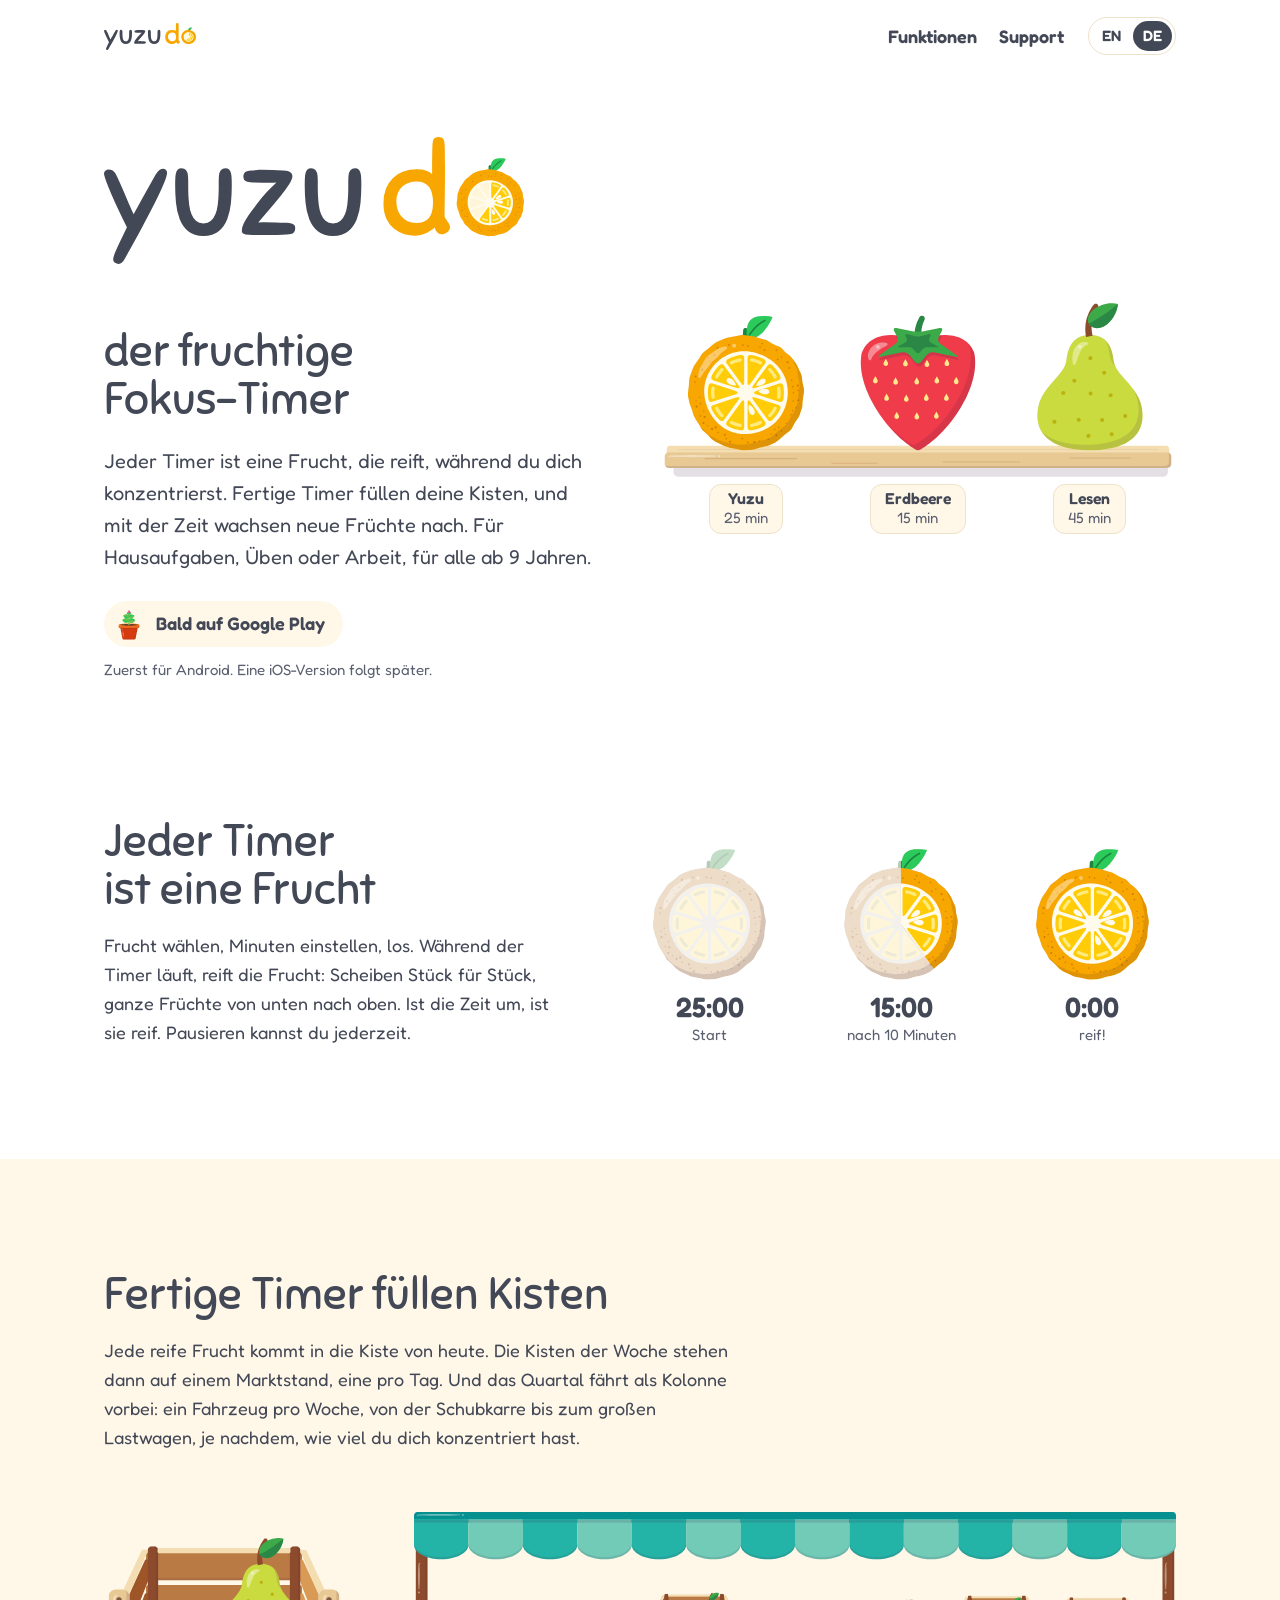
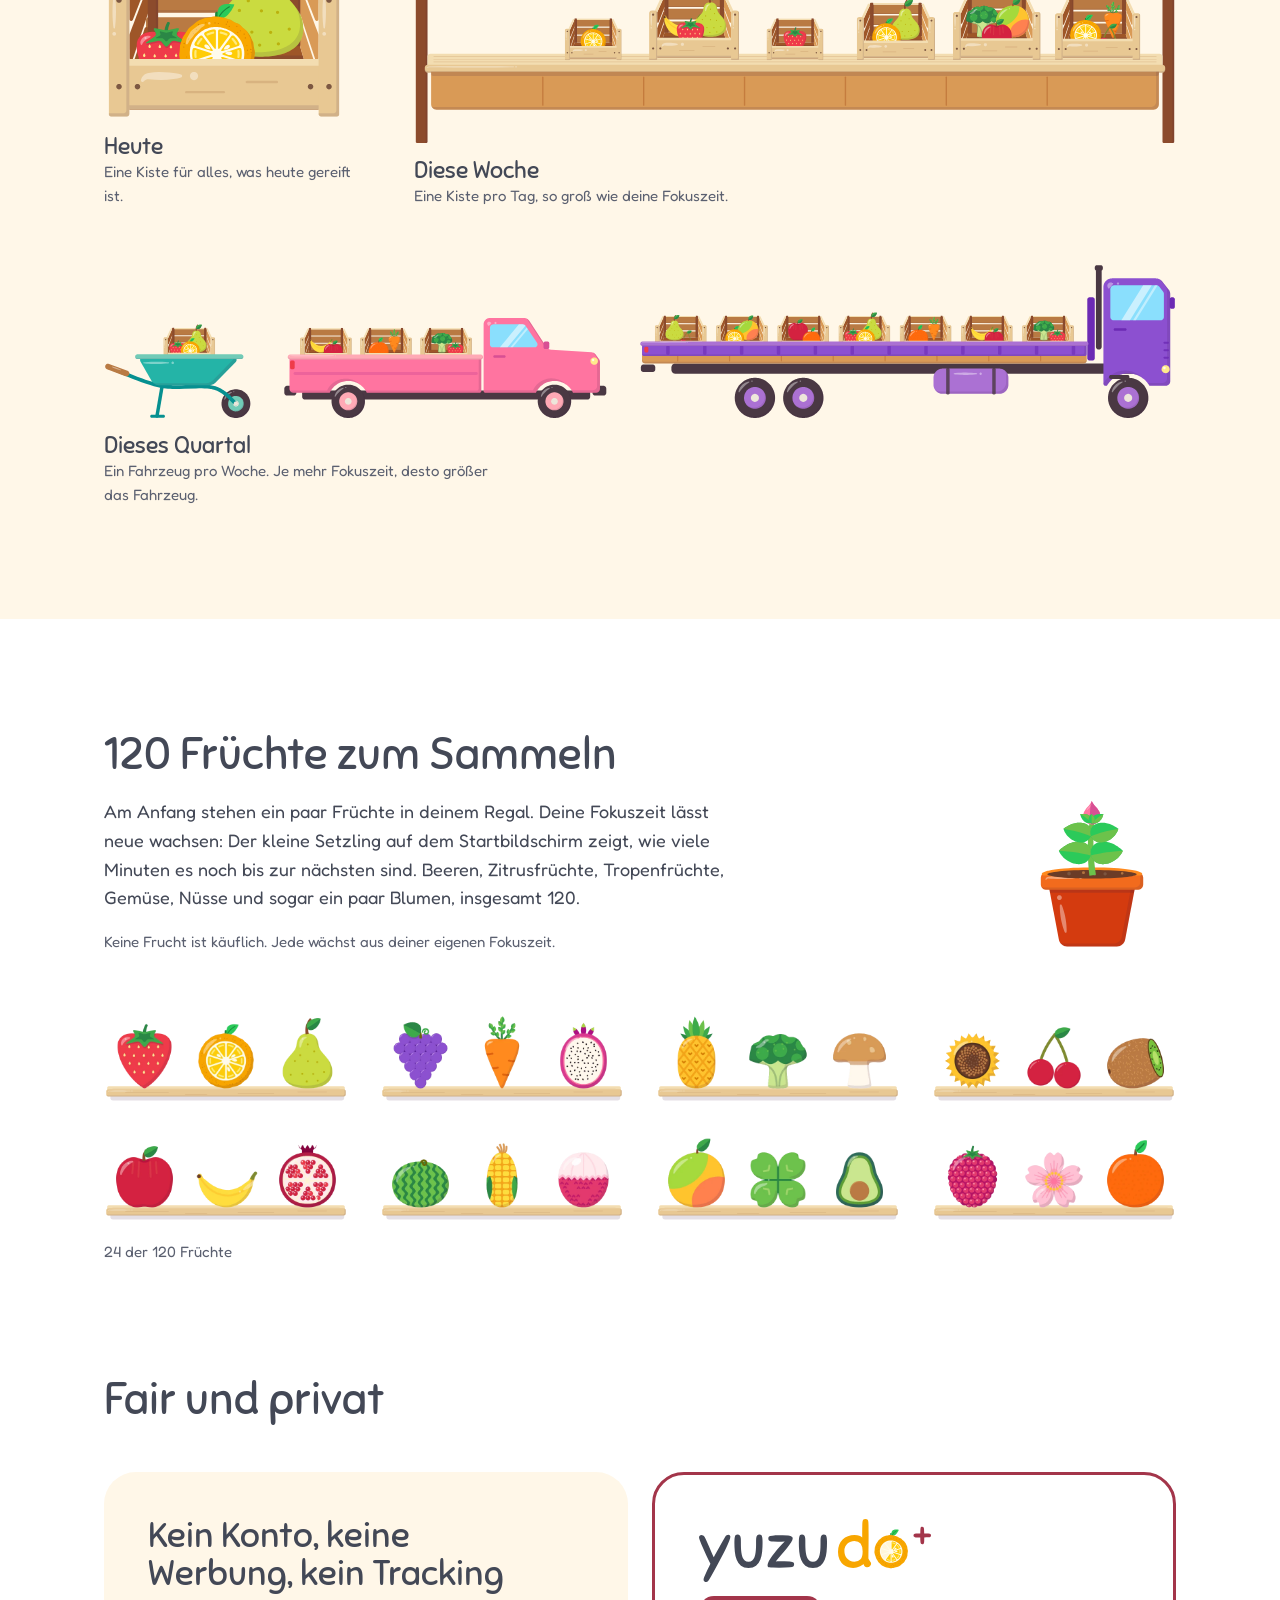
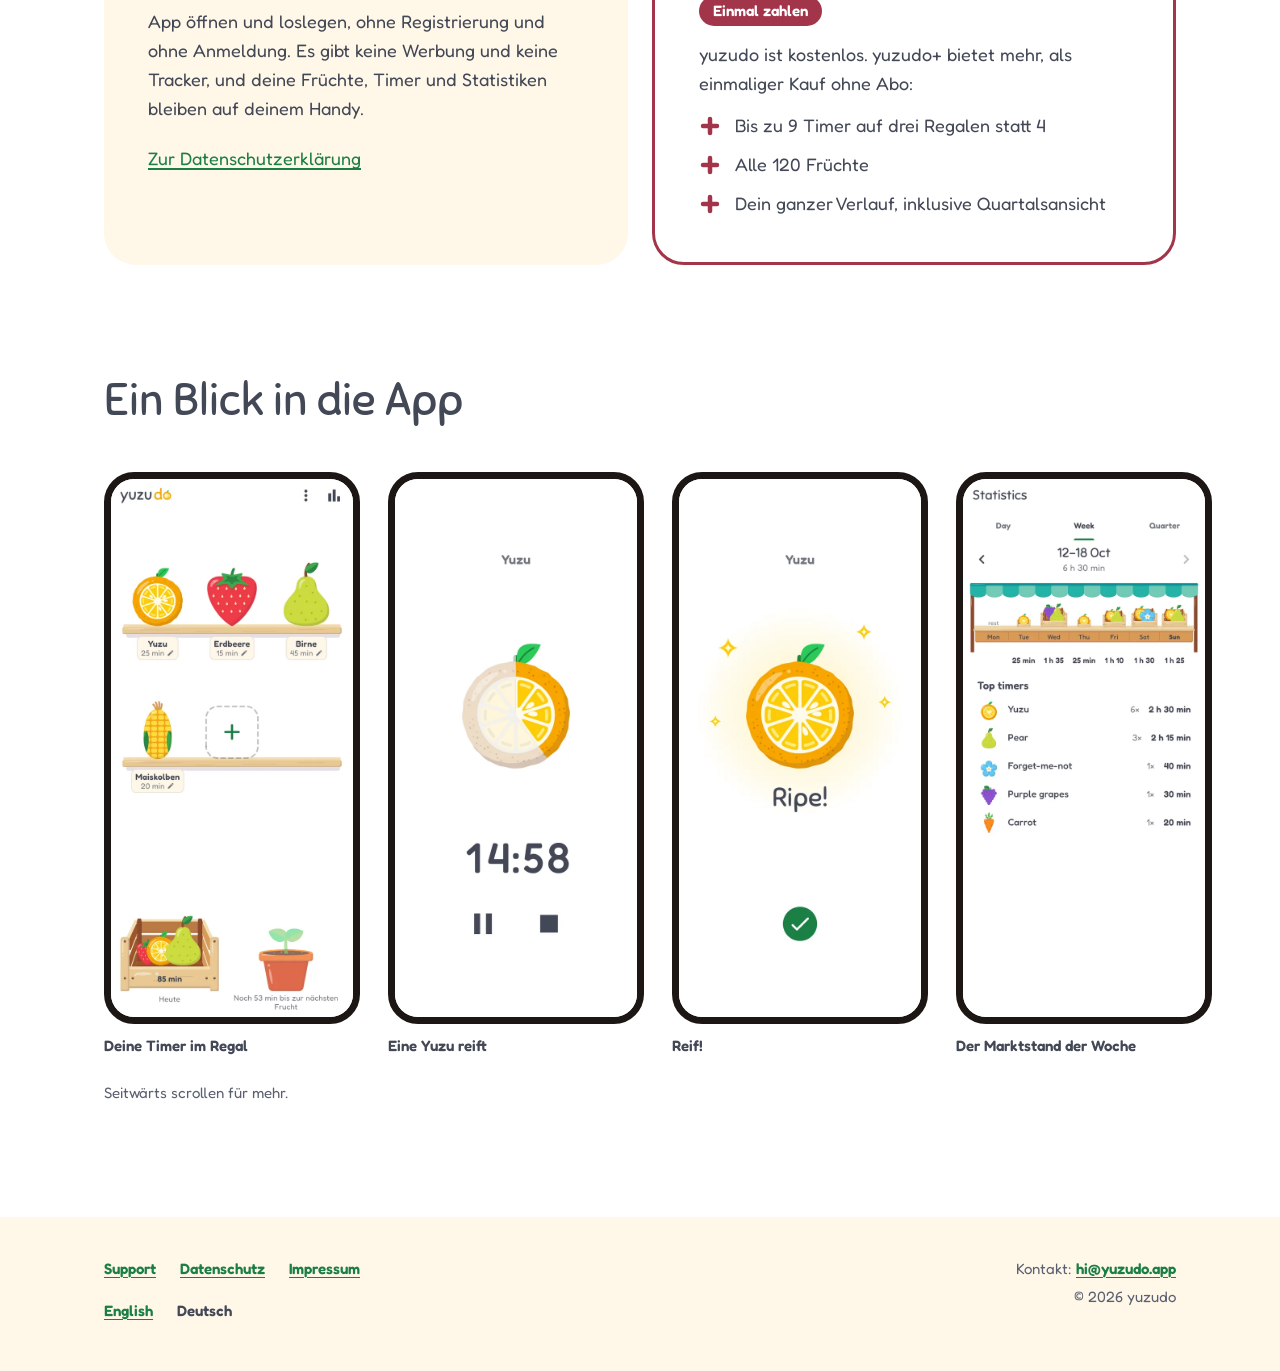
==== commit 3ed60af0: "Deep teal brand: new icons, social preview and screenshots - Favicons, touch icon and manifest icons" ====
--- a/de/index.html
+++ b/de/index.html
@@ -27,7 +27,7 @@
 <meta property="og:image" content="https://yuzudo.app/og.png">
 <meta property="og:image:width" content="1200">
 <meta property="og:image:height" content="630">
-<meta property="og:image:alt" content="yuzudo-Schriftzug auf Blau: the fruity focus timer">
+<meta property="og:image:alt" content="yuzudo-Schriftzug auf Petrol: the fruity focus timer">
 <meta property="og:locale" content="de_CH">
 <meta property="og:locale:alternate" content="en_GB">
 <meta name="twitter:card" content="summary_large_image">
@@ -143,7 +143,7 @@
 <ul class="shots" aria-label="Bildschirmfotos" tabindex="0">
 <li><figure><img src="/img/screens/home_de.webp" alt="Startbildschirm von yuzudo auf Deutsch: Yuzu, Erdbeere und Birne stehen mit ihren Minuten auf einem Holzregal, darunter ein Maiskolben neben einem freien Platz mit Plus. Unten die Kiste von heute mit 85 min und ein Blumentopf: noch 53 min bis zur nächsten Frucht." width="600" height="1334" loading="lazy"><figcaption>Deine Timer im Regal</figcaption></figure></li>
 <li><figure><img src="/img/screens/run_40.webp" alt="Ein laufender Timer: eine große halbe Yuzu, vier von zehn Schnitzen sind reif, noch 14:58, mit Knöpfen für Pause und Stopp." width="600" height="1334" loading="lazy"><figcaption>Eine Yuzu reift</figcaption></figure></li>
-<li><figure><img src="/img/screens/run_ripe.webp" alt="Der fertige Timer: eine ganz reife Yuzu mit Saftspritzern rundherum, dem Wort Ripe! und einem grünen Häkchen-Knopf." width="600" height="1334" loading="lazy"><figcaption>Reif!</figcaption></figure></li>
+<li><figure><img src="/img/screens/run_ripe.webp" alt="Der fertige Timer: eine ganz reife Yuzu mit sanftem Schimmer und ein paar Funkeln rundherum, dem Wort Ripe! und einem grünen Häkchen-Knopf." width="600" height="1334" loading="lazy"><figcaption>Reif!</figcaption></figure></li>
 <li><figure><img src="/img/screens/stats_week.webp" alt="Statistik, Ansicht Woche für den 12. bis 18. Oktober: ein Marktstand mit einer Kiste pro Tag, so groß wie die Fokuszeit, Montag als Ruhetag, insgesamt 6 h 30 min, darunter die meistgenutzten Timer." width="600" height="1334" loading="lazy"><figcaption>Der Marktstand der Woche</figcaption></figure></li>
 <li><figure><img src="/img/screens/stats_quarter.webp" alt="Statistik, Ansicht Quartal: ein Fahrzeug pro Woche, meist Lastenräder, dazu ein rosa Pick-up und eine Schubkarre, alle mit Obstkisten und der Fokuszeit der jeweiligen Woche." width="600" height="1334" loading="lazy"><figcaption>Das Quartal, ein Fahrzeug pro Woche</figcaption></figure></li>
 <li><figure><img src="/img/screens/home_plus_dark.webp" alt="Startbildschirm im dunklen Design mit yuzudo+: neun Timer auf drei Regalen, darunter Trauben, eine Karotte mit laufendem Timer bei 14:30, eine Drachenfrucht, eine Kaki, ein Vergissmeinnicht und eine Studentenblume." width="600" height="1334" loading="lazy"><figcaption>yuzudo+ im dunklen Design</figcaption></figure></li>
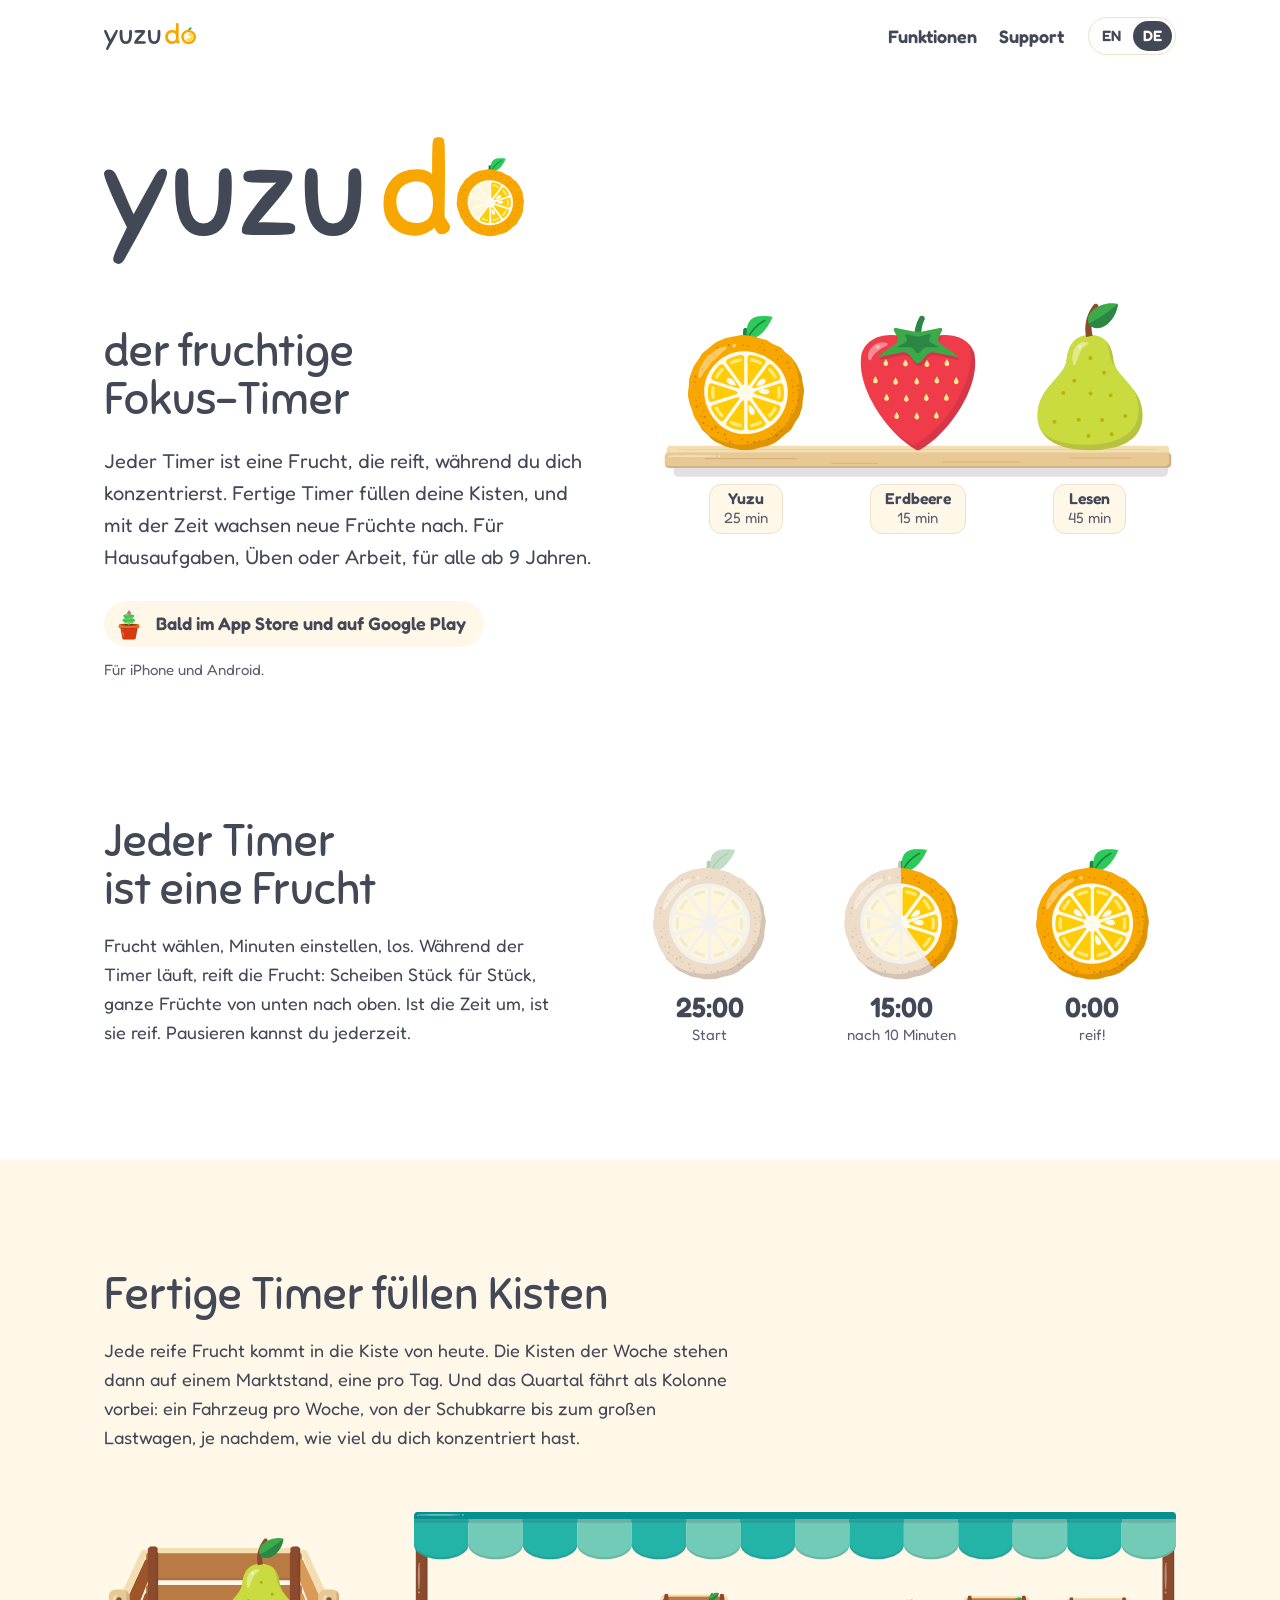
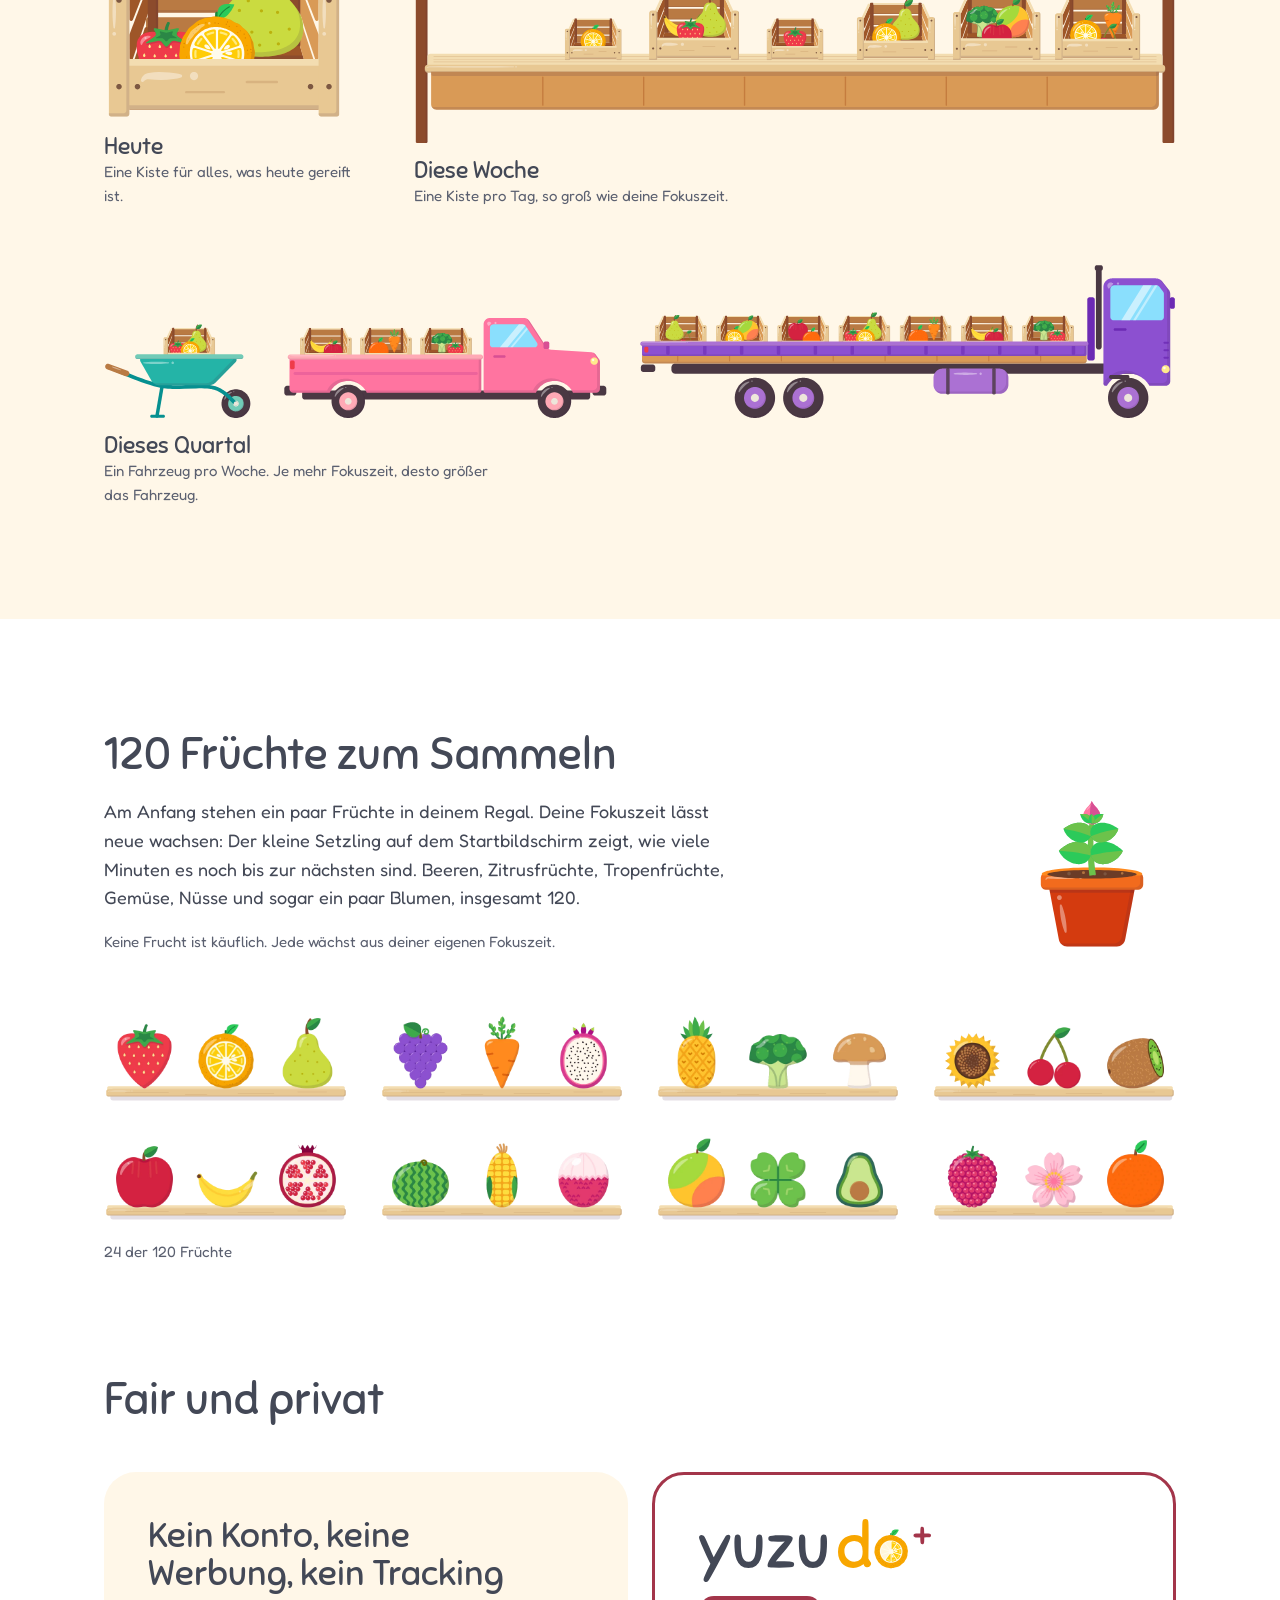
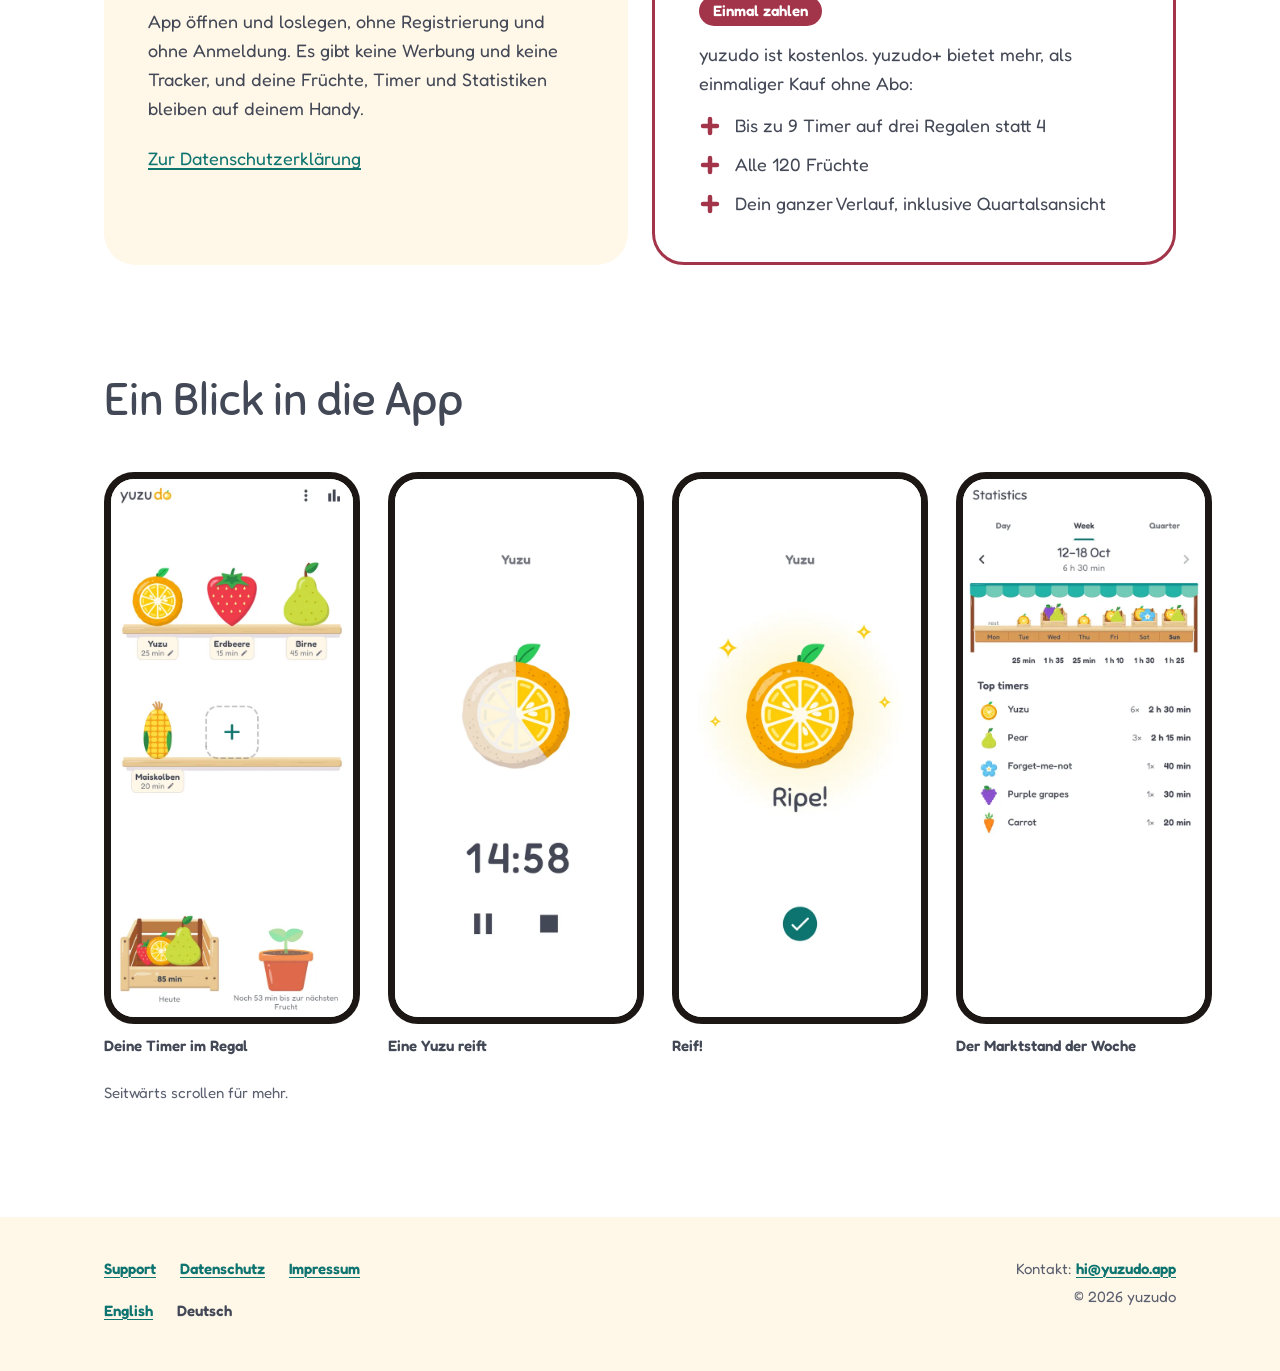
==== commit d940cb88: "The iPhone version: home, privacy and support in English and German - Home: yuzudo is coming to the " ====
--- a/de/index.html
+++ b/de/index.html
@@ -4,7 +4,7 @@
 <meta charset="utf-8">
 <meta name="viewport" content="width=device-width, initial-scale=1">
 <title>yuzudo – der fruchtige Fokus-Timer</title>
-<meta name="description" content="yuzudo ist der fruchtige Fokus-Timer für Android: Jeder Timer ist eine Frucht, die reift, während du dich konzentrierst. Kein Konto, keine Werbung, kein Tracking. Bald auf Google Play.">
+<meta name="description" content="yuzudo ist der fruchtige Fokus-Timer für iPhone und Android: Jeder Timer ist eine Frucht, die reift, während du dich konzentrierst. Kein Konto, keine Werbung, kein Tracking. Bald im App Store und auf Google Play.">
 <meta name="color-scheme" content="light dark">
 <meta name="theme-color" content="#FFFFFF" media="(prefers-color-scheme: light)">
 <meta name="theme-color" content="#1C1714" media="(prefers-color-scheme: dark)">
@@ -22,7 +22,7 @@
 <meta property="og:type" content="website">
 <meta property="og:site_name" content="yuzudo">
 <meta property="og:title" content="yuzudo – der fruchtige Fokus-Timer">
-<meta property="og:description" content="yuzudo ist der fruchtige Fokus-Timer für Android: Jeder Timer ist eine Frucht, die reift, während du dich konzentrierst. Kein Konto, keine Werbung, kein Tracking. Bald auf Google Play.">
+<meta property="og:description" content="yuzudo ist der fruchtige Fokus-Timer für iPhone und Android: Jeder Timer ist eine Frucht, die reift, während du dich konzentrierst. Kein Konto, keine Werbung, kein Tracking. Bald im App Store und auf Google Play.">
 <meta property="og:url" content="https://yuzudo.app/de/">
 <meta property="og:image" content="https://yuzudo.app/og.png">
 <meta property="og:image:width" content="1200">
@@ -55,8 +55,8 @@
 <div class="hero-text">
 <h1 id="hero-title"><picture><source media="(prefers-color-scheme: dark)" srcset="/img/brand/yuzudo-wordmark-b.svg"><img src="/img/brand/yuzudo-wordmark-a.svg" alt="yuzudo" width="3264" height="985"></picture><span class="tagline">der fruchtige Fokus-Timer</span></h1>
 <p class="intro">Jeder Timer ist eine Frucht, die reift, während du dich konzentrierst. Fertige Timer füllen deine Kisten, und mit der Zeit wachsen neue Früchte nach. Für Hausaufgaben, Üben oder Arbeit, für alle ab 9 Jahren.</p>
-<p class="soon"><img src="/img/art/sprout.svg" alt="" width="512" height="512">Bald auf Google Play</p>
-<p class="soon-note">Zuerst für Android. Eine iOS-Version folgt später.</p>
+<p class="soon"><img src="/img/art/sprout.svg" alt="" width="512" height="512">Bald im App Store und auf Google Play</p>
+<p class="soon-note">Für iPhone und Android.</p>
 </div>
 <figure class="shelf" role="img" aria-label="Drei Timer auf einem Holzregal, die gerade reifen: eine Yuzu (25 min), eine Erdbeere (15 min) und eine Birne mit dem Namen Lesen (45 min).">
 <div class="shelf-fruits"><div class="fruit fruit--radial" style="--delay:0.5s"><img class="unripe" src="/img/fruits/yz_unripe.svg" alt="" width="512" height="512"><img class="ripe" src="/img/fruits/yz.svg" alt="" width="512" height="512"></div><div class="fruit fruit--fill" style="--delay:0.2s"><img class="unripe" src="/img/fruits/sb_unripe.svg" alt="" width="512" height="512"><img class="ripe" src="/img/fruits/sb.svg" alt="" width="512" height="512"></div><div class="fruit fruit--fill" style="--delay:0.8s"><img class="unripe" src="/img/fruits/pe_unripe.svg" alt="" width="512" height="512"><img class="ripe" src="/img/fruits/pe.svg" alt="" width="512" height="512"></div></div>
--- a/css/site.css
+++ b/css/site.css
@@ -48,8 +48,8 @@
   /* brand */
   --white: #FFFFFF;
   --slate: #434856;
-  --green: #1B7F45;          /* garden green: buttons and links on light grounds */
-  --green-light: #53C683;    /* same hue (145°), lighter: links and buttons on soil */
+  --teal: #0E7470;           /* deep teal, the app's UI colour and icon ground: buttons and links on light grounds */
+  --teal-light: #45B8AE;     /* the app's teal for dark grounds: links and buttons on soil (7.4:1) */
   --gold: #F8A600;           /* yuzu gold: general accent; fills with slate text or decoration, never text on white */
   --plus: #A3354A;           /* cranberry: yuzudo+ only and always; fills with white text */
   --plus-mark: #A3354A;      /* yuzudo+ text and thin marks (lighter on dark grounds) */
@@ -60,8 +60,8 @@
   --bg: var(--white);
   --text: var(--slate);
   --muted: #5B6070;
-  --link: var(--green);
-  --btn: var(--green);
+  --link: var(--teal);
+  --btn: var(--teal);
   --on-btn: var(--white);
   --surface: var(--paper);
   --line: #EFE2CA;
@@ -92,8 +92,8 @@
     --bg: var(--soil);
     --text: var(--paper);
     --muted: #CFC4B4;
-    --link: var(--green-light);
-    --btn: var(--green-light);
+    --link: var(--teal-light);
+    --btn: var(--teal-light);
     --on-btn: var(--soil);
     --surface: #2A221E;
     --line: #3D332D;
